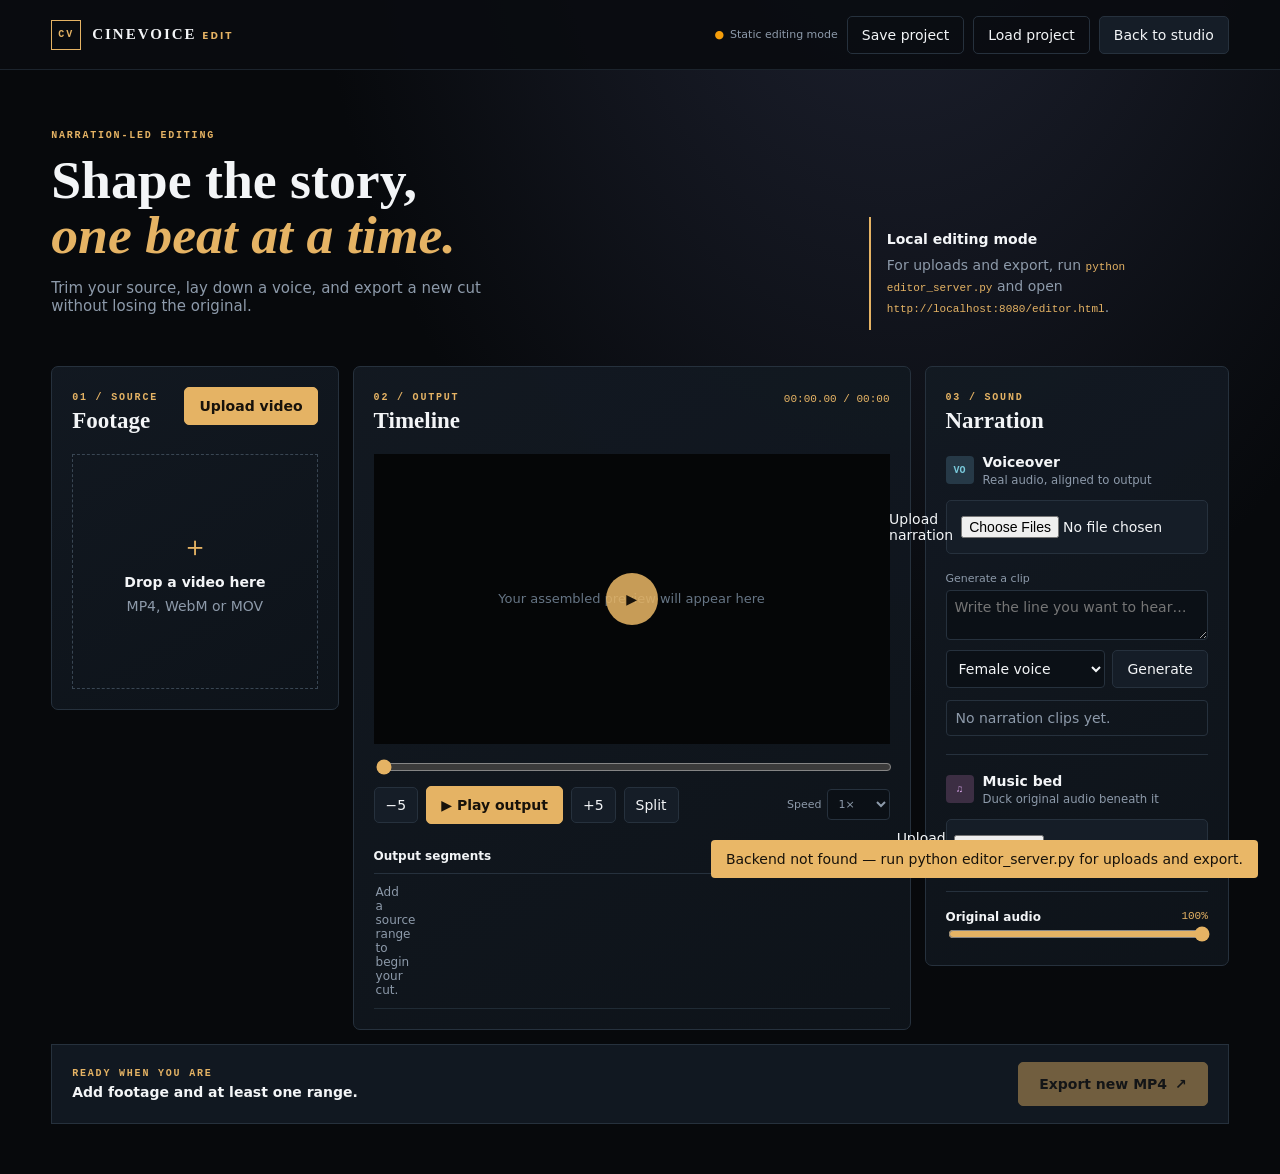
==== editor.html @ 52c08f48 "feat: add narration-led video editor - Add editor.html/css/js: browser UI for trimming source ranges" ====
<!doctype html>
<html lang="en">
<head>
  <meta charset="utf-8"><meta name="viewport" content="width=device-width,initial-scale=1">
  <title>CineVoice — Narration Edit</title>
  <link rel="icon" href="favicon.svg"><link rel="stylesheet" href="editor.css">
</head>
<body>
  <header class="topbar"><a class="brand" href="index.html"><span class="brand-mark">CV</span><span>CINEVOICE <small>EDIT</small></span></a><div class="top-actions"><span id="apiState" class="status-dot">Checking backend…</span><button id="saveProject" class="button quiet">Save project</button><label class="button quiet file-button">Load project<input id="loadProject" type="file" accept="application/json"></label><a href="index.html" class="button">Back to studio</a></div></header>
  <main>
    <section class="hero"><div><p class="eyebrow">NARRATION-LED EDITING</p><h1>Shape the story,<br><em>one beat at a time.</em></h1><p class="lede">Trim your source, lay down a voice, and export a new cut without losing the original.</p></div><div class="server-note" id="serverNote"><strong>Local editing mode</strong><span>For uploads and export, run <code>python editor_server.py</code> and open <code>http://localhost:8080/editor.html</code>.</span></div></section>
    <section class="workspace">
      <aside class="panel source-panel"><div class="panel-head"><div><span class="kicker">01 / SOURCE</span><h2>Footage</h2></div><label class="button primary file-button">Upload video<input id="videoInput" type="file" accept="video/*"></label></div><div id="sourceEmpty" class="empty"><span class="empty-icon">＋</span><strong>Drop a video here</strong><span>MP4, WebM or MOV</span></div><div id="sourceLoaded" class="hidden"><video id="sourceVideo" controls preload="metadata"></video><div class="media-meta"><strong id="sourceName">—</strong><span id="sourceDuration">00:00</span></div><div class="trim-grid"><label>In <input id="trimIn" type="number" min="0" step="0.01" value="0"></label><label>Out <input id="trimOut" type="number" min="0" step="0.01" value="0"></label></div><button id="addSegment" class="button full">Add source range to output</button><p class="hint">Move the playhead, then split the selected range to create two segments.</p></div></aside>
      <section class="panel timeline-panel"><div class="panel-head"><div><span class="kicker">02 / OUTPUT</span><h2>Timeline</h2></div><div class="time-readout"><span id="currentTime">00:00.00</span> / <span id="outputDuration">00:00</span></div></div><div class="preview-wrap"><video id="previewVideo" playsinline preload="metadata"></video><div class="preview-placeholder" id="previewEmpty">Your assembled preview will appear here</div><button class="play-overlay" id="playToggle" aria-label="Play preview">▶</button></div><div class="scrubber"><input id="scrubber" type="range" min="0" max="0" step="0.01" value="0" aria-label="Output playhead"><div id="segmentMarkers" class="markers"></div></div><div class="transport"><button id="backFrame" class="icon-button" title="Back 5 seconds">−5</button><button id="playButton" class="button primary play-button">▶ Play output</button><button id="forwardFrame" class="icon-button" title="Forward 5 seconds">+5</button><button id="splitSegment" class="icon-button" title="Split segment at playhead">Split</button><label class="speed">Speed <select id="speed"><option value="1">1×</option><option value="0.5">0.5×</option><option value="1.5">1.5×</option><option value="2">2×</option></select></label></div><div class="segments-head"><h3>Output segments</h3><span id="segmentCount">No ranges yet</span></div><ol id="segmentList" class="segment-list"><li class="list-empty">Add a source range to begin your cut.</li></ol></section>
      <aside class="panel audio-panel"><div class="panel-head"><div><span class="kicker">03 / SOUND</span><h2>Narration</h2></div></div><div class="audio-block"><div class="block-title"><span class="track-badge voice">VO</span><div><strong>Voiceover</strong><small>Real audio, aligned to output</small></div></div><label class="button full">Upload narration<input id="narrationInput" type="file" accept="audio/*" multiple></label><div class="tts"><label for="ttsText">Generate a clip</label><textarea id="ttsText" rows="2" placeholder="Write the line you want to hear…"></textarea><div class="row"><select id="ttsVoice" aria-label="Voice"><option value="female">Female voice</option><option value="male">Male voice</option></select><button id="generateNarration" class="button">Generate</button></div></div><ul id="narrationList" class="audio-list"><li class="list-empty">No narration clips yet.</li></ul></div><div class="audio-block"><div class="block-title"><span class="track-badge music">♫</span><div><strong>Music bed</strong><small>Duck original audio beneath it</small></div></div><label class="button full">Upload music<input id="musicInput" type="file" accept="audio/*"></label><div id="musicInfo" class="music-info hidden"><strong id="musicName">—</strong><label>Music gain <input id="musicGain" type="range" min="0" max="1" step="0.01" value="0.35"></label></div></div><div class="audio-block original"><label for="originalGain"><strong>Original audio</strong><output id="originalGainValue">100%</output></label><input id="originalGain" type="range" min="0" max="1" step="0.01" value="1"></div></aside>
    </section>
    <section class="export-bar"><div><span class="kicker">READY WHEN YOU ARE</span><strong id="exportSummary">Add footage and at least one range.</strong><p id="exportStatus" role="status"></p></div><button id="exportButton" class="button primary export" disabled>Export new MP4 <span>↗</span></button><a id="downloadLink" class="button download hidden" download>Download completed MP4</a></section>
  </main><div id="toast" class="toast" role="alert"></div><script src="editor.js"></script>
</body></html>
---- editor.css ----
:root{--bg:#07090c;--panel:#111720;--panel2:#161e29;--line:#26313d;--gold:#e5b364;--amber:#f59e0b;--text:#f3f5f7;--muted:#8d9aaa;--red:#ef6b6b;--green:#45d39a;--sans:Inter,ui-sans-serif,system-ui,sans-serif;--serif:Georgia,serif;--mono:ui-monospace,monospace}*{box-sizing:border-box}body{margin:0;background:radial-gradient(ellipse at 70% -20%,#202434 0,transparent 47%),var(--bg);color:var(--text);font:14px var(--sans);min-height:100vh}button,input,select,textarea{font:inherit;color:inherit}button,.button{border:1px solid var(--line);background:#151d27;color:var(--text);border-radius:5px;padding:10px 14px;cursor:pointer;text-decoration:none;display:inline-flex;align-items:center;justify-content:center;gap:8px}.button:hover,button:hover{border-color:var(--gold)}.button.primary{background:var(--gold);border-color:var(--gold);color:#17120b;font-weight:700}.button:disabled{opacity:.45;cursor:not-allowed}.button.quiet{background:transparent}.file-button{position:relative;overflow:hidden}.file-button input{position:absolute;inset:0;opacity:0;cursor:pointer}.topbar{height:70px;border-bottom:1px solid #1c242d;display:flex;align-items:center;justify-content:space-between;padding:0 clamp(18px,4vw,62px);background:#090c10e8}.brand{display:flex;align-items:center;gap:11px;color:var(--text);text-decoration:none;font:700 15px Georgia;letter-spacing:2px}.brand small{color:var(--gold);font:600 9px var(--sans);letter-spacing:2px}.brand-mark{width:30px;height:30px;border:1px solid var(--gold);display:grid;place-items:center;color:var(--gold);font:700 10px var(--mono)}.top-actions{display:flex;align-items:center;gap:9px}.status-dot{color:var(--muted);font-size:11px}.status-dot::before{content:'●';color:var(--amber);margin-right:6px}.status-dot.ok::before{color:var(--green)}main{max-width:1500px;margin:auto;padding:50px clamp(18px,4vw,62px)}.hero{display:flex;justify-content:space-between;align-items:end;gap:30px;margin-bottom:36px}.eyebrow,.kicker{color:var(--gold);font:600 10px var(--mono);letter-spacing:1.8px}.hero h1{font:600 clamp(32px,4.2vw,58px) var(--serif);line-height:1.03;margin:12px 0}.hero h1 em{color:var(--gold);font-style:italic}.lede{color:var(--muted);max-width:460px;font-size:15px}.server-note{max-width:360px;border-left:2px solid var(--gold);padding:12px 16px;display:grid;gap:5px;color:var(--muted);line-height:1.5}.server-note strong{color:var(--text)}code{font:11px var(--mono);color:var(--gold)}.workspace{display:grid;grid-template-columns:minmax(235px, .85fr) minmax(400px,1.65fr) minmax(250px,.9fr);gap:14px;align-items:start}.panel{background:linear-gradient(150deg,#131a23e8,#0e141be8);border:1px solid var(--line);border-radius:7px;padding:20px;min-width:0}.panel-head{display:flex;align-items:start;justify-content:space-between;gap:10px;margin-bottom:20px}.panel h2{font:600 23px var(--serif);margin:5px 0 0}.empty{height:235px;border:1px dashed #394653;display:grid;place-content:center;text-align:center;gap:8px;color:var(--muted)}.empty-icon{font-size:28px;color:var(--gold)}.empty strong{color:var(--text)}.hidden{display:none!important}video{width:100%;background:#050607;display:block}.source-panel video{aspect-ratio:16/10;object-fit:contain}.media-meta{display:flex;justify-content:space-between;margin:11px 0 17px;font-size:12px}.media-meta span,.hint,small,.list-empty{color:var(--muted)}.trim-grid{display:grid;grid-template-columns:1fr 1fr;gap:8px;margin-bottom:12px}.trim-grid label{color:var(--muted);font-size:11px}.trim-grid input,.tts textarea,.tts select,.speed select{background:#0b1016;border:1px solid var(--line);border-radius:4px;padding:8px;width:100%;margin-top:5px}.hint{font-size:11px;line-height:1.5;margin-top:12px}.full{width:100%}.preview-wrap{position:relative;background:#050607;min-height:250px}.preview-wrap video{aspect-ratio:16/9;object-fit:contain}.preview-placeholder{position:absolute;inset:0;display:grid;place-items:center;color:#667585;font-size:13px}.play-overlay{position:absolute;left:50%;top:50%;transform:translate(-50%,-50%);border-radius:50%;width:52px;height:52px;background:#e5b364dd;color:#17120b;border:0}.play-overlay.hidden{display:none}.time-readout{font:11px var(--mono);color:var(--gold);padding-top:6px}.scrubber{position:relative;padding-top:13px}.scrubber input{width:100%;accent-color:var(--gold)}.markers{position:absolute;top:4px;left:0;right:0;height:4px}.marker{position:absolute;height:4px;background:var(--gold);opacity:.8}.transport{display:flex;gap:8px;align-items:center;margin:8px 0 25px}.play-button{min-width:120px}.icon-button{padding:9px 11px}.speed{margin-left:auto;color:var(--muted);font-size:11px;display:flex;align-items:center;gap:5px}.speed select{width:auto;margin:0;padding:7px}.segments-head{display:flex;justify-content:space-between;border-bottom:1px solid var(--line);padding-bottom:10px}.segments-head h3{margin:0;font-size:12px}.segments-head span{color:var(--muted);font-size:11px}.segment-list,.audio-list{list-style:none;padding:0;margin:0}.segment-list li{display:grid;grid-template-columns:27px 1fr auto;align-items:center;gap:8px;border-bottom:1px solid #202b35;padding:11px 2px;font-size:12px}.segment-list .index{color:var(--gold);font:11px var(--mono)}.segment-list button{padding:4px 7px;font-size:11px}.seg-time{color:var(--muted);font:11px var(--mono)}.audio-block{border-bottom:1px solid var(--line);padding:0 0 18px;margin-bottom:18px}.block-title{display:flex;align-items:center;gap:9px;margin-bottom:13px}.block-title div{display:grid;gap:3px}.track-badge{width:28px;height:28px;display:grid;place-items:center;border-radius:4px;font:700 10px var(--mono)}.voice{background:#263947;color:#79c9db}.music{background:#3c2e43;color:#d7a3e8}.tts{margin-top:15px}.tts label{font-size:11px;color:var(--muted)}.tts textarea{resize:vertical}.row{display:flex;gap:7px;margin-top:7px}.row select{margin:0}.audio-list{margin-top:12px}.audio-list li{border:1px solid #26313d;border-radius:4px;padding:9px;margin-top:7px}.clip-row{display:flex;justify-content:space-between;gap:5px}.waveform{display:block;width:100%;height:32px;margin:8px 0;background:#0b1016;border-radius:3px}.clip-controls{display:grid;grid-template-columns:1fr 1fr;gap:6px;margin-top:8px}.clip-controls label,.music-info label{font-size:10px;color:var(--muted)}.clip-controls input,.music-info input{width:100%;accent-color:var(--gold)}.warning{color:var(--red);font-size:10px;margin:7px 0 0}.original{border:0;margin:0;padding:0}.original label{display:flex;justify-content:space-between;font-size:12px}.original output{color:var(--gold);font:11px var(--mono)}.original input{width:100%;accent-color:var(--gold)}.music-info{margin-top:12px;display:grid;gap:8px;font-size:12px}.export-bar{border:1px solid var(--line);background:#111821;margin-top:14px;padding:17px 20px;display:flex;align-items:center;justify-content:space-between;gap:20px}.export-bar strong{display:block;margin-top:5px}.export-bar p{color:var(--muted);font-size:12px;margin:5px 0 0}.export{font-size:14px;padding:13px 20px}.download{background:var(--green);color:#07130f;border-color:var(--green);font-weight:700}.toast{position:fixed;bottom:22px;right:22px;background:#e9b767;color:#17120b;padding:11px 15px;border-radius:4px;transform:translateY(130%);transition:.25s;z-index:5}.toast.show{transform:none}@media(max-width:1050px){.workspace{grid-template-columns:1fr 1.5fr}.audio-panel{grid-column:1/-1;display:grid;grid-template-columns:1fr 1fr 1fr;gap:18px}.audio-block{border:0;margin:0}.original{align-self:end}}@media(max-width:700px){.topbar{height:auto;padding:14px 18px;align-items:start}.top-actions{flex-wrap:wrap;justify-content:end}.top-actions .status-dot{width:100%;text-align:right;order:-1}.top-actions .button{padding:7px 9px;font-size:11px}.hero{display:block;margin-bottom:25px}.server-note{margin-top:20px}.workspace{display:block}.panel{margin-bottom:12px}.audio-panel{display:block}.audio-block{border-bottom:1px solid var(--line);margin-bottom:18px}.export-bar{display:block}.export{width:100%;margin-top:15px}}
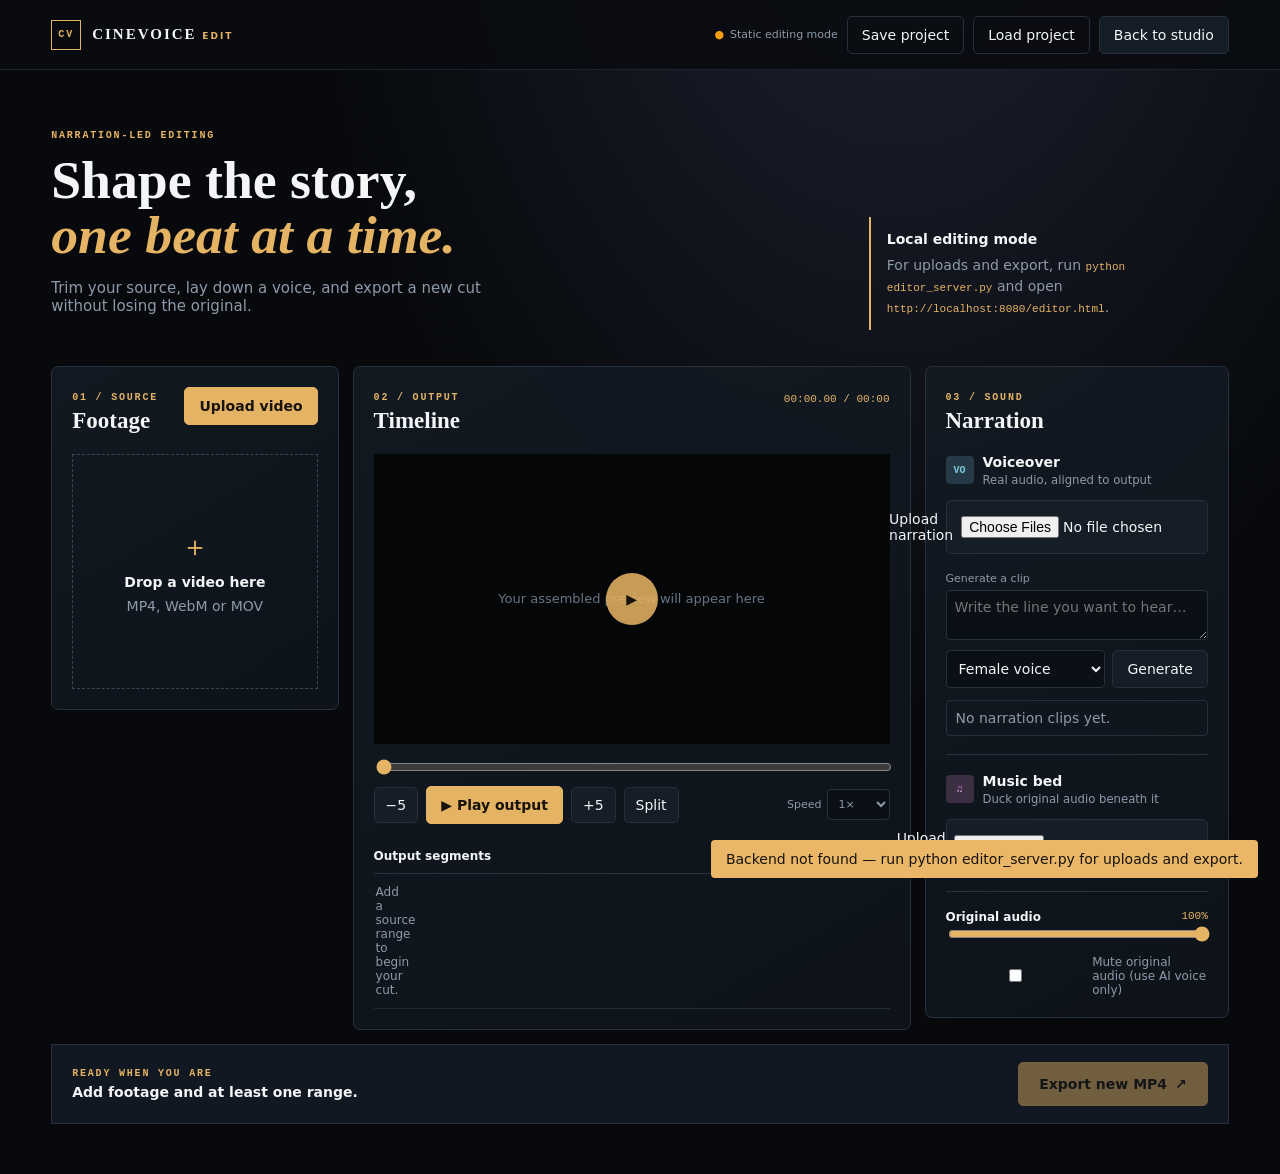
==== commit 0788b9fd: "fix: define standard appearance property and add mute toggle to editor" ====
--- a/editor.html
+++ b/editor.html
@@ -12,7 +12,7 @@
     <section class="workspace">
       <aside class="panel source-panel"><div class="panel-head"><div><span class="kicker">01 / SOURCE</span><h2>Footage</h2></div><label class="button primary file-button">Upload video<input id="videoInput" type="file" accept="video/*"></label></div><div id="sourceEmpty" class="empty"><span class="empty-icon">＋</span><strong>Drop a video here</strong><span>MP4, WebM or MOV</span></div><div id="sourceLoaded" class="hidden"><video id="sourceVideo" controls preload="metadata"></video><div class="media-meta"><strong id="sourceName">—</strong><span id="sourceDuration">00:00</span></div><div class="trim-grid"><label>In <input id="trimIn" type="number" min="0" step="0.01" value="0"></label><label>Out <input id="trimOut" type="number" min="0" step="0.01" value="0"></label></div><button id="addSegment" class="button full">Add source range to output</button><p class="hint">Move the playhead, then split the selected range to create two segments.</p></div></aside>
       <section class="panel timeline-panel"><div class="panel-head"><div><span class="kicker">02 / OUTPUT</span><h2>Timeline</h2></div><div class="time-readout"><span id="currentTime">00:00.00</span> / <span id="outputDuration">00:00</span></div></div><div class="preview-wrap"><video id="previewVideo" playsinline preload="metadata"></video><div class="preview-placeholder" id="previewEmpty">Your assembled preview will appear here</div><button class="play-overlay" id="playToggle" aria-label="Play preview">▶</button></div><div class="scrubber"><input id="scrubber" type="range" min="0" max="0" step="0.01" value="0" aria-label="Output playhead"><div id="segmentMarkers" class="markers"></div></div><div class="transport"><button id="backFrame" class="icon-button" title="Back 5 seconds">−5</button><button id="playButton" class="button primary play-button">▶ Play output</button><button id="forwardFrame" class="icon-button" title="Forward 5 seconds">+5</button><button id="splitSegment" class="icon-button" title="Split segment at playhead">Split</button><label class="speed">Speed <select id="speed"><option value="1">1×</option><option value="0.5">0.5×</option><option value="1.5">1.5×</option><option value="2">2×</option></select></label></div><div class="segments-head"><h3>Output segments</h3><span id="segmentCount">No ranges yet</span></div><ol id="segmentList" class="segment-list"><li class="list-empty">Add a source range to begin your cut.</li></ol></section>
-      <aside class="panel audio-panel"><div class="panel-head"><div><span class="kicker">03 / SOUND</span><h2>Narration</h2></div></div><div class="audio-block"><div class="block-title"><span class="track-badge voice">VO</span><div><strong>Voiceover</strong><small>Real audio, aligned to output</small></div></div><label class="button full">Upload narration<input id="narrationInput" type="file" accept="audio/*" multiple></label><div class="tts"><label for="ttsText">Generate a clip</label><textarea id="ttsText" rows="2" placeholder="Write the line you want to hear…"></textarea><div class="row"><select id="ttsVoice" aria-label="Voice"><option value="female">Female voice</option><option value="male">Male voice</option></select><button id="generateNarration" class="button">Generate</button></div></div><ul id="narrationList" class="audio-list"><li class="list-empty">No narration clips yet.</li></ul></div><div class="audio-block"><div class="block-title"><span class="track-badge music">♫</span><div><strong>Music bed</strong><small>Duck original audio beneath it</small></div></div><label class="button full">Upload music<input id="musicInput" type="file" accept="audio/*"></label><div id="musicInfo" class="music-info hidden"><strong id="musicName">—</strong><label>Music gain <input id="musicGain" type="range" min="0" max="1" step="0.01" value="0.35"></label></div></div><div class="audio-block original"><label for="originalGain"><strong>Original audio</strong><output id="originalGainValue">100%</output></label><input id="originalGain" type="range" min="0" max="1" step="0.01" value="1"></div></aside>
+      <aside class="panel audio-panel"><div class="panel-head"><div><span class="kicker">03 / SOUND</span><h2>Narration</h2></div></div><div class="audio-block"><div class="block-title"><span class="track-badge voice">VO</span><div><strong>Voiceover</strong><small>Real audio, aligned to output</small></div></div><label class="button full">Upload narration<input id="narrationInput" type="file" accept="audio/*" multiple></label><div class="tts"><label for="ttsText">Generate a clip</label><textarea id="ttsText" rows="2" placeholder="Write the line you want to hear…"></textarea><div class="row"><select id="ttsVoice" aria-label="Voice"><option value="female">Female voice</option><option value="male">Male voice</option></select><button id="generateNarration" class="button">Generate</button></div></div><ul id="narrationList" class="audio-list"><li class="list-empty">No narration clips yet.</li></ul></div><div class="audio-block"><div class="block-title"><span class="track-badge music">♫</span><div><strong>Music bed</strong><small>Duck original audio beneath it</small></div></div><label class="button full">Upload music<input id="musicInput" type="file" accept="audio/*"></label><div id="musicInfo" class="music-info hidden"><strong id="musicName">—</strong><label>Music gain <input id="musicGain" type="range" min="0" max="1" step="0.01" value="0.35"></label></div></div><div class="audio-block original"><label for="originalGain"><strong>Original audio</strong><output id="originalGainValue">100%</output></label><input id="originalGain" type="range" min="0" max="1" step="0.01" value="1"><label class="mute-original-label"><input id="muteOriginal" type="checkbox"> Mute original audio (use AI voice only)</label></div></aside>
     </section>
     <section class="export-bar"><div><span class="kicker">READY WHEN YOU ARE</span><strong id="exportSummary">Add footage and at least one range.</strong><p id="exportStatus" role="status"></p></div><button id="exportButton" class="button primary export" disabled>Export new MP4 <span>↗</span></button><a id="downloadLink" class="button download hidden" download>Download completed MP4</a></section>
   </main><div id="toast" class="toast" role="alert"></div><script src="editor.js"></script>
--- a/editor.css
+++ b/editor.css
@@ -1 +1 @@
-:root{--bg:#07090c;--panel:#111720;--panel2:#161e29;--line:#26313d;--gold:#e5b364;--amber:#f59e0b;--text:#f3f5f7;--muted:#8d9aaa;--red:#ef6b6b;--green:#45d39a;--sans:Inter,ui-sans-serif,system-ui,sans-serif;--serif:Georgia,serif;--mono:ui-monospace,monospace}*{box-sizing:border-box}body{margin:0;background:radial-gradient(ellipse at 70% -20%,#202434 0,transparent 47%),var(--bg);color:var(--text);font:14px var(--sans);min-height:100vh}button,input,select,textarea{font:inherit;color:inherit}button,.button{border:1px solid var(--line);background:#151d27;color:var(--text);border-radius:5px;padding:10px 14px;cursor:pointer;text-decoration:none;display:inline-flex;align-items:center;justify-content:center;gap:8px}.button:hover,button:hover{border-color:var(--gold)}.button.primary{background:var(--gold);border-color:var(--gold);color:#17120b;font-weight:700}.button:disabled{opacity:.45;cursor:not-allowed}.button.quiet{background:transparent}.file-button{position:relative;overflow:hidden}.file-button input{position:absolute;inset:0;opacity:0;cursor:pointer}.topbar{height:70px;border-bottom:1px solid #1c242d;display:flex;align-items:center;justify-content:space-between;padding:0 clamp(18px,4vw,62px);background:#090c10e8}.brand{display:flex;align-items:center;gap:11px;color:var(--text);text-decoration:none;font:700 15px Georgia;letter-spacing:2px}.brand small{color:var(--gold);font:600 9px var(--sans);letter-spacing:2px}.brand-mark{width:30px;height:30px;border:1px solid var(--gold);display:grid;place-items:center;color:var(--gold);font:700 10px var(--mono)}.top-actions{display:flex;align-items:center;gap:9px}.status-dot{color:var(--muted);font-size:11px}.status-dot::before{content:'●';color:var(--amber);margin-right:6px}.status-dot.ok::before{color:var(--green)}main{max-width:1500px;margin:auto;padding:50px clamp(18px,4vw,62px)}.hero{display:flex;justify-content:space-between;align-items:end;gap:30px;margin-bottom:36px}.eyebrow,.kicker{color:var(--gold);font:600 10px var(--mono);letter-spacing:1.8px}.hero h1{font:600 clamp(32px,4.2vw,58px) var(--serif);line-height:1.03;margin:12px 0}.hero h1 em{color:var(--gold);font-style:italic}.lede{color:var(--muted);max-width:460px;font-size:15px}.server-note{max-width:360px;border-left:2px solid var(--gold);padding:12px 16px;display:grid;gap:5px;color:var(--muted);line-height:1.5}.server-note strong{color:var(--text)}code{font:11px var(--mono);color:var(--gold)}.workspace{display:grid;grid-template-columns:minmax(235px, .85fr) minmax(400px,1.65fr) minmax(250px,.9fr);gap:14px;align-items:start}.panel{background:linear-gradient(150deg,#131a23e8,#0e141be8);border:1px solid var(--line);border-radius:7px;padding:20px;min-width:0}.panel-head{display:flex;align-items:start;justify-content:space-between;gap:10px;margin-bottom:20px}.panel h2{font:600 23px var(--serif);margin:5px 0 0}.empty{height:235px;border:1px dashed #394653;display:grid;place-content:center;text-align:center;gap:8px;color:var(--muted)}.empty-icon{font-size:28px;color:var(--gold)}.empty strong{color:var(--text)}.hidden{display:none!important}video{width:100%;background:#050607;display:block}.source-panel video{aspect-ratio:16/10;object-fit:contain}.media-meta{display:flex;justify-content:space-between;margin:11px 0 17px;font-size:12px}.media-meta span,.hint,small,.list-empty{color:var(--muted)}.trim-grid{display:grid;grid-template-columns:1fr 1fr;gap:8px;margin-bottom:12px}.trim-grid label{color:var(--muted);font-size:11px}.trim-grid input,.tts textarea,.tts select,.speed select{background:#0b1016;border:1px solid var(--line);border-radius:4px;padding:8px;width:100%;margin-top:5px}.hint{font-size:11px;line-height:1.5;margin-top:12px}.full{width:100%}.preview-wrap{position:relative;background:#050607;min-height:250px}.preview-wrap video{aspect-ratio:16/9;object-fit:contain}.preview-placeholder{position:absolute;inset:0;display:grid;place-items:center;color:#667585;font-size:13px}.play-overlay{position:absolute;left:50%;top:50%;transform:translate(-50%,-50%);border-radius:50%;width:52px;height:52px;background:#e5b364dd;color:#17120b;border:0}.play-overlay.hidden{display:none}.time-readout{font:11px var(--mono);color:var(--gold);padding-top:6px}.scrubber{position:relative;padding-top:13px}.scrubber input{width:100%;accent-color:var(--gold)}.markers{position:absolute;top:4px;left:0;right:0;height:4px}.marker{position:absolute;height:4px;background:var(--gold);opacity:.8}.transport{display:flex;gap:8px;align-items:center;margin:8px 0 25px}.play-button{min-width:120px}.icon-button{padding:9px 11px}.speed{margin-left:auto;color:var(--muted);font-size:11px;display:flex;align-items:center;gap:5px}.speed select{width:auto;margin:0;padding:7px}.segments-head{display:flex;justify-content:space-between;border-bottom:1px solid var(--line);padding-bottom:10px}.segments-head h3{margin:0;font-size:12px}.segments-head span{color:var(--muted);font-size:11px}.segment-list,.audio-list{list-style:none;padding:0;margin:0}.segment-list li{display:grid;grid-template-columns:27px 1fr auto;align-items:center;gap:8px;border-bottom:1px solid #202b35;padding:11px 2px;font-size:12px}.segment-list .index{color:var(--gold);font:11px var(--mono)}.segment-list button{padding:4px 7px;font-size:11px}.seg-time{color:var(--muted);font:11px var(--mono)}.audio-block{border-bottom:1px solid var(--line);padding:0 0 18px;margin-bottom:18px}.block-title{display:flex;align-items:center;gap:9px;margin-bottom:13px}.block-title div{display:grid;gap:3px}.track-badge{width:28px;height:28px;display:grid;place-items:center;border-radius:4px;font:700 10px var(--mono)}.voice{background:#263947;color:#79c9db}.music{background:#3c2e43;color:#d7a3e8}.tts{margin-top:15px}.tts label{font-size:11px;color:var(--muted)}.tts textarea{resize:vertical}.row{display:flex;gap:7px;margin-top:7px}.row select{margin:0}.audio-list{margin-top:12px}.audio-list li{border:1px solid #26313d;border-radius:4px;padding:9px;margin-top:7px}.clip-row{display:flex;justify-content:space-between;gap:5px}.waveform{display:block;width:100%;height:32px;margin:8px 0;background:#0b1016;border-radius:3px}.clip-controls{display:grid;grid-template-columns:1fr 1fr;gap:6px;margin-top:8px}.clip-controls label,.music-info label{font-size:10px;color:var(--muted)}.clip-controls input,.music-info input{width:100%;accent-color:var(--gold)}.warning{color:var(--red);font-size:10px;margin:7px 0 0}.original{border:0;margin:0;padding:0}.original label{display:flex;justify-content:space-between;font-size:12px}.original output{color:var(--gold);font:11px var(--mono)}.original input{width:100%;accent-color:var(--gold)}.music-info{margin-top:12px;display:grid;gap:8px;font-size:12px}.export-bar{border:1px solid var(--line);background:#111821;margin-top:14px;padding:17px 20px;display:flex;align-items:center;justify-content:space-between;gap:20px}.export-bar strong{display:block;margin-top:5px}.export-bar p{color:var(--muted);font-size:12px;margin:5px 0 0}.export{font-size:14px;padding:13px 20px}.download{background:var(--green);color:#07130f;border-color:var(--green);font-weight:700}.toast{position:fixed;bottom:22px;right:22px;background:#e9b767;color:#17120b;padding:11px 15px;border-radius:4px;transform:translateY(130%);transition:.25s;z-index:5}.toast.show{transform:none}@media(max-width:1050px){.workspace{grid-template-columns:1fr 1.5fr}.audio-panel{grid-column:1/-1;display:grid;grid-template-columns:1fr 1fr 1fr;gap:18px}.audio-block{border:0;margin:0}.original{align-self:end}}@media(max-width:700px){.topbar{height:auto;padding:14px 18px;align-items:start}.top-actions{flex-wrap:wrap;justify-content:end}.top-actions .status-dot{width:100%;text-align:right;order:-1}.top-actions .button{padding:7px 9px;font-size:11px}.hero{display:block;margin-bottom:25px}.server-note{margin-top:20px}.workspace{display:block}.panel{margin-bottom:12px}.audio-panel{display:block}.audio-block{border-bottom:1px solid var(--line);margin-bottom:18px}.export-bar{display:block}.export{width:100%;margin-top:15px}}
+:root{--bg:#07090c;--panel:#111720;--panel2:#161e29;--line:#26313d;--gold:#e5b364;--amber:#f59e0b;--text:#f3f5f7;--muted:#8d9aaa;--red:#ef6b6b;--green:#45d39a;--sans:Inter,ui-sans-serif,system-ui,sans-serif;--serif:Georgia,serif;--mono:ui-monospace,monospace}*{box-sizing:border-box}body{margin:0;background:radial-gradient(ellipse at 70% -20%,#202434 0,transparent 47%),var(--bg);color:var(--text);font:14px var(--sans);min-height:100vh}button,input,select,textarea{font:inherit;color:inherit}button,.button{border:1px solid var(--line);background:#151d27;color:var(--text);border-radius:5px;padding:10px 14px;cursor:pointer;text-decoration:none;display:inline-flex;align-items:center;justify-content:center;gap:8px}.button:hover,button:hover{border-color:var(--gold)}.button.primary{background:var(--gold);border-color:var(--gold);color:#17120b;font-weight:700}.button:disabled{opacity:.45;cursor:not-allowed}.button.quiet{background:transparent}.file-button{position:relative;overflow:hidden}.file-button input{position:absolute;inset:0;opacity:0;cursor:pointer}.topbar{height:70px;border-bottom:1px solid #1c242d;display:flex;align-items:center;justify-content:space-between;padding:0 clamp(18px,4vw,62px);background:#090c10e8}.brand{display:flex;align-items:center;gap:11px;color:var(--text);text-decoration:none;font:700 15px Georgia;letter-spacing:2px}.brand small{color:var(--gold);font:600 9px var(--sans);letter-spacing:2px}.brand-mark{width:30px;height:30px;border:1px solid var(--gold);display:grid;place-items:center;color:var(--gold);font:700 10px var(--mono)}.top-actions{display:flex;align-items:center;gap:9px}.status-dot{color:var(--muted);font-size:11px}.status-dot::before{content:'●';color:var(--amber);margin-right:6px}.status-dot.ok::before{color:var(--green)}main{max-width:1500px;margin:auto;padding:50px clamp(18px,4vw,62px)}.hero{display:flex;justify-content:space-between;align-items:end;gap:30px;margin-bottom:36px}.eyebrow,.kicker{color:var(--gold);font:600 10px var(--mono);letter-spacing:1.8px}.hero h1{font:600 clamp(32px,4.2vw,58px) var(--serif);line-height:1.03;margin:12px 0}.hero h1 em{color:var(--gold);font-style:italic}.lede{color:var(--muted);max-width:460px;font-size:15px}.server-note{max-width:360px;border-left:2px solid var(--gold);padding:12px 16px;display:grid;gap:5px;color:var(--muted);line-height:1.5}.server-note strong{color:var(--text)}code{font:11px var(--mono);color:var(--gold)}.workspace{display:grid;grid-template-columns:minmax(235px, .85fr) minmax(400px,1.65fr) minmax(250px,.9fr);gap:14px;align-items:start}.panel{background:linear-gradient(150deg,#131a23e8,#0e141be8);border:1px solid var(--line);border-radius:7px;padding:20px;min-width:0}.panel-head{display:flex;align-items:start;justify-content:space-between;gap:10px;margin-bottom:20px}.panel h2{font:600 23px var(--serif);margin:5px 0 0}.empty{height:235px;border:1px dashed #394653;display:grid;place-content:center;text-align:center;gap:8px;color:var(--muted)}.empty-icon{font-size:28px;color:var(--gold)}.empty strong{color:var(--text)}.hidden{display:none!important}video{width:100%;background:#050607;display:block}.source-panel video{aspect-ratio:16/10;object-fit:contain}.media-meta{display:flex;justify-content:space-between;margin:11px 0 17px;font-size:12px}.media-meta span,.hint,small,.list-empty{color:var(--muted)}.trim-grid{display:grid;grid-template-columns:1fr 1fr;gap:8px;margin-bottom:12px}.trim-grid label{color:var(--muted);font-size:11px}.trim-grid input,.tts textarea,.tts select,.speed select{background:#0b1016;border:1px solid var(--line);border-radius:4px;padding:8px;width:100%;margin-top:5px}.hint{font-size:11px;line-height:1.5;margin-top:12px}.full{width:100%}.preview-wrap{position:relative;background:#050607;min-height:250px}.preview-wrap video{aspect-ratio:16/9;object-fit:contain}.preview-placeholder{position:absolute;inset:0;display:grid;place-items:center;color:#667585;font-size:13px}.play-overlay{position:absolute;left:50%;top:50%;transform:translate(-50%,-50%);border-radius:50%;width:52px;height:52px;background:#e5b364dd;color:#17120b;border:0}.play-overlay.hidden{display:none}.time-readout{font:11px var(--mono);color:var(--gold);padding-top:6px}.scrubber{position:relative;padding-top:13px}.scrubber input{width:100%;accent-color:var(--gold)}.markers{position:absolute;top:4px;left:0;right:0;height:4px}.marker{position:absolute;height:4px;background:var(--gold);opacity:.8}.transport{display:flex;gap:8px;align-items:center;margin:8px 0 25px}.play-button{min-width:120px}.icon-button{padding:9px 11px}.speed{margin-left:auto;color:var(--muted);font-size:11px;display:flex;align-items:center;gap:5px}.speed select{width:auto;margin:0;padding:7px}.segments-head{display:flex;justify-content:space-between;border-bottom:1px solid var(--line);padding-bottom:10px}.segments-head h3{margin:0;font-size:12px}.segments-head span{color:var(--muted);font-size:11px}.segment-list,.audio-list{list-style:none;padding:0;margin:0}.segment-list li{display:grid;grid-template-columns:27px 1fr auto;align-items:center;gap:8px;border-bottom:1px solid #202b35;padding:11px 2px;font-size:12px}.segment-list .index{color:var(--gold);font:11px var(--mono)}.segment-list button{padding:4px 7px;font-size:11px}.seg-time{color:var(--muted);font:11px var(--mono)}.audio-block{border-bottom:1px solid var(--line);padding:0 0 18px;margin-bottom:18px}.block-title{display:flex;align-items:center;gap:9px;margin-bottom:13px}.block-title div{display:grid;gap:3px}.track-badge{width:28px;height:28px;display:grid;place-items:center;border-radius:4px;font:700 10px var(--mono)}.voice{background:#263947;color:#79c9db}.music{background:#3c2e43;color:#d7a3e8}.tts{margin-top:15px}.tts label{font-size:11px;color:var(--muted)}.tts textarea{resize:vertical}.row{display:flex;gap:7px;margin-top:7px}.row select{margin:0}.audio-list{margin-top:12px}.audio-list li{border:1px solid #26313d;border-radius:4px;padding:9px;margin-top:7px}.clip-row{display:flex;justify-content:space-between;gap:5px}.waveform{display:block;width:100%;height:32px;margin:8px 0;background:#0b1016;border-radius:3px}.clip-controls{display:grid;grid-template-columns:1fr 1fr;gap:6px;margin-top:8px}.clip-controls label,.music-info label{font-size:10px;color:var(--muted)}.clip-controls input,.music-info input{width:100%;accent-color:var(--gold)}.warning{color:var(--red);font-size:10px;margin:7px 0 0}.original{border:0;margin:0;padding:0}.original label{display:flex;justify-content:space-between;font-size:12px}.original output{color:var(--gold);font:11px var(--mono)}.original input{width:100%;accent-color:var(--gold)}.mute-original-label{display:flex;align-items:center;gap:8px;margin-top:10px;font-size:12px;color:var(--muted);cursor:pointer}.mute-original-label input[type="checkbox"]{cursor:pointer}.music-info{margin-top:12px;display:grid;gap:8px;font-size:12px}.export-bar{border:1px solid var(--line);background:#111821;margin-top:14px;padding:17px 20px;display:flex;align-items:center;justify-content:space-between;gap:20px}.export-bar strong{display:block;margin-top:5px}.export-bar p{color:var(--muted);font-size:12px;margin:5px 0 0}.export{font-size:14px;padding:13px 20px}.download{background:var(--green);color:#07130f;border-color:var(--green);font-weight:700}.toast{position:fixed;bottom:22px;right:22px;background:#e9b767;color:#17120b;padding:11px 15px;border-radius:4px;transform:translateY(130%);transition:.25s;z-index:5}.toast.show{transform:none}@media(max-width:1050px){.workspace{grid-template-columns:1fr 1.5fr}.audio-panel{grid-column:1/-1;display:grid;grid-template-columns:1fr 1fr 1fr;gap:18px}.audio-block{border:0;margin:0}.original{align-self:end}}@media(max-width:700px){.topbar{height:auto;padding:14px 18px;align-items:start}.top-actions{flex-wrap:wrap;justify-content:end}.top-actions .status-dot{width:100%;text-align:right;order:-1}.top-actions .button{padding:7px 9px;font-size:11px}.hero{display:block;margin-bottom:25px}.server-note{margin-top:20px}.workspace{display:block}.panel{margin-bottom:12px}.audio-panel{display:block}.audio-block{border-bottom:1px solid var(--line);margin-bottom:18px}.export-bar{display:block}.export{width:100%;margin-top:15px}}
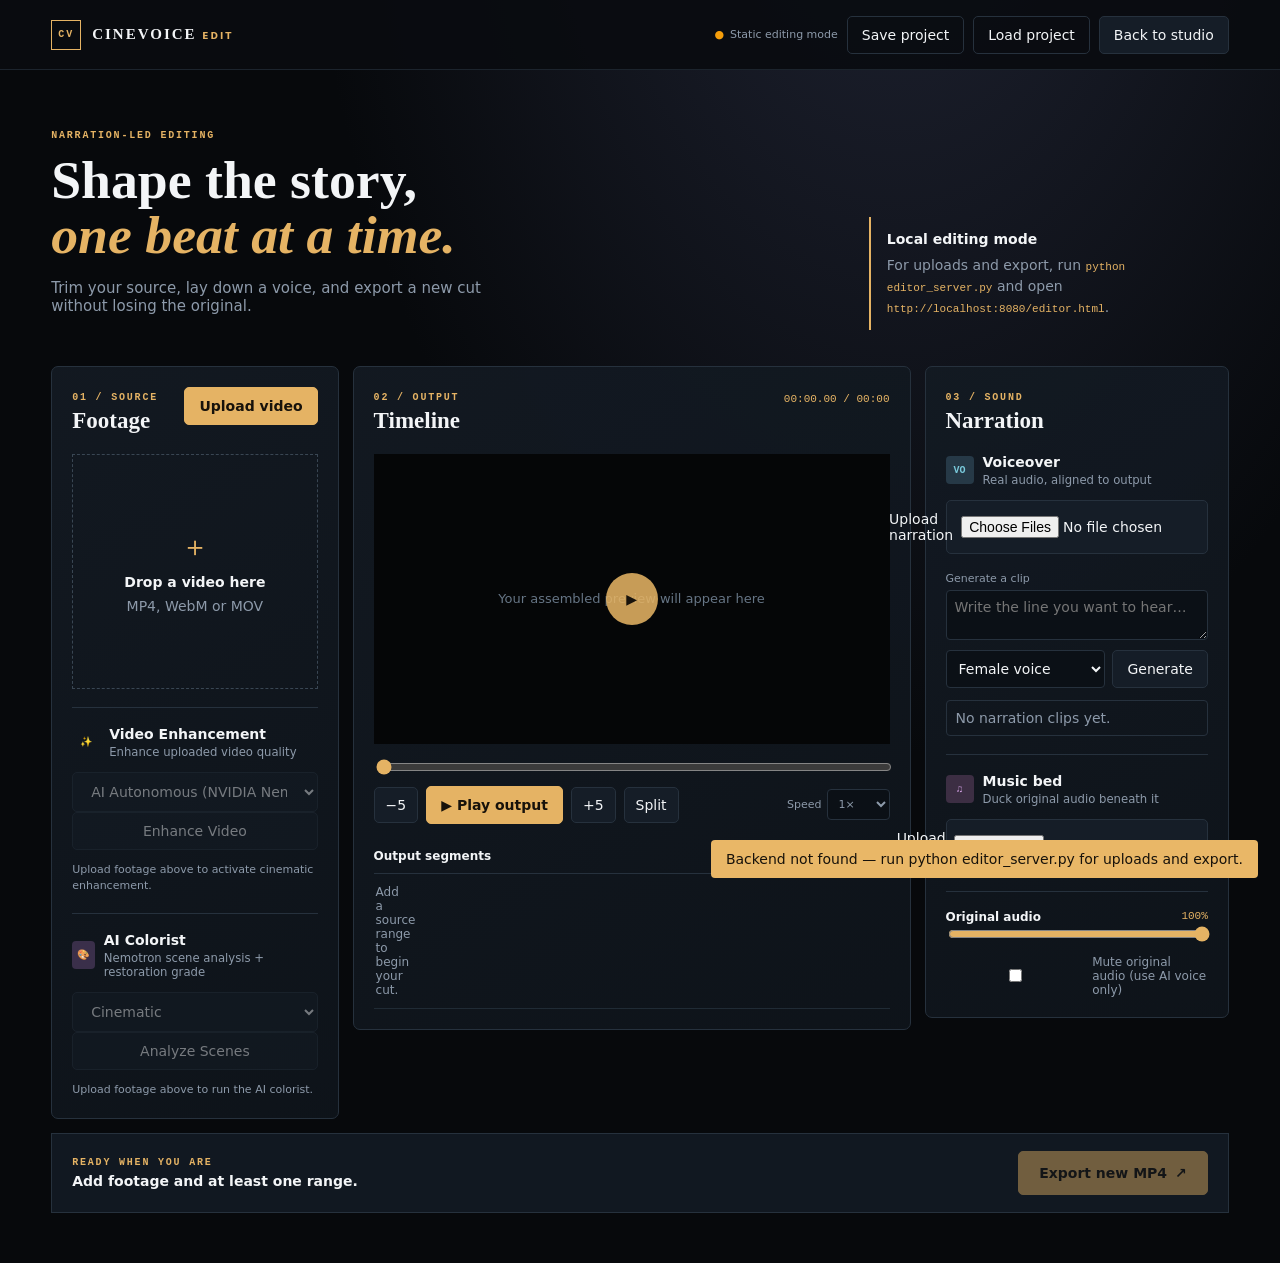
==== commit 3c54a2c0: "feat(colorist): add AI colorist with scene analysis, restoration grade, LUTs and Nemotron review" ====
--- a/editor.html
+++ b/editor.html
@@ -10,7 +10,7 @@
   <main>
     <section class="hero"><div><p class="eyebrow">NARRATION-LED EDITING</p><h1>Shape the story,<br><em>one beat at a time.</em></h1><p class="lede">Trim your source, lay down a voice, and export a new cut without losing the original.</p></div><div class="server-note" id="serverNote"><strong>Local editing mode</strong><span>For uploads and export, run <code>python editor_server.py</code> and open <code>http://localhost:8080/editor.html</code>.</span></div></section>
     <section class="workspace">
-      <aside class="panel source-panel"><div class="panel-head"><div><span class="kicker">01 / SOURCE</span><h2>Footage</h2></div><label class="button primary file-button">Upload video<input id="videoInput" type="file" accept="video/*"></label></div><div id="sourceEmpty" class="empty"><span class="empty-icon">＋</span><strong>Drop a video here</strong><span>MP4, WebM or MOV</span></div><div id="sourceLoaded" class="hidden"><video id="sourceVideo" controls preload="metadata"></video><div class="media-meta"><strong id="sourceName">—</strong><span id="sourceDuration">00:00</span></div><div class="trim-grid"><label>In <input id="trimIn" type="number" min="0" step="0.01" value="0"></label><label>Out <input id="trimOut" type="number" min="0" step="0.01" value="0"></label></div><button id="addSegment" class="button full">Add source range to output</button><p class="hint">Move the playhead, then split the selected range to create two segments.</p></div></aside>
+      <aside class="panel source-panel"><div class="panel-head"><div><span class="kicker">01 / SOURCE</span><h2>Footage</h2></div><label class="button primary file-button">Upload video<input id="videoInput" type="file" accept="video/*"></label></div><div id="sourceEmpty" class="empty"><span class="empty-icon">＋</span><strong>Drop a video here</strong><span>MP4, WebM or MOV</span></div><div id="sourceLoaded" class="hidden"><video id="sourceVideo" controls preload="metadata"></video><div class="media-meta"><strong id="sourceName">—</strong><span id="sourceDuration">00:00</span></div><div class="trim-grid"><label>In <input id="trimIn" type="number" min="0" step="0.01" value="0"></label><label>Out <input id="trimOut" type="number" min="0" step="0.01" value="0"></label></div><button id="addSegment" class="button full">Add source range to output</button><p class="hint">Move the playhead, then split the selected range to create two segments.</p></div><div class="enhance-block"><div class="block-title"><span class="track-badge enhance">✨</span><div><strong>Video Enhancement</strong><small>Enhance uploaded video quality</small></div></div><select id="enhancePreset" class="button full" disabled><option value="nvidia_nemotron_ai">AI Autonomous (NVIDIA Nemotron)</option><option value="modern_cinematic">Modern Cinematic</option><option value="vintage_film">Vintage Film</option><option value="dramatic">Dramatic</option><option value="television_style">Television Style</option><option value="neutral">Neutral</option></select><button id="enhanceVideo" class="button full" disabled>Enhance Video</button><div id="enhanceStatus" class="hint">Upload footage above to activate cinematic enhancement.</div></div><div class="colorist-block"><div class="block-title"><span class="track-badge colorist">🎨</span><div><strong>AI Colorist</strong><small>Nemotron scene analysis + restoration grade</small></div></div><select id="coloristPreset" class="button full" disabled><option value="cinematic">Cinematic</option><option value="natural">Natural Skin</option><option value="documentary">Documentary</option><option value="text_clean">Clean Text / UI</option><option value="vintage">Vintage Print</option><option value="broadcast">Broadcast Safe</option></select><button id="coloristAnalyze" class="button full" disabled>Analyze Scenes</button><div id="coloristStatus" class="hint">Upload footage above to run the AI colorist.</div><div id="coloristReport" class="colorist-report hidden"><div class="colorist-summary"><strong id="coloristHeadline">Scene breakdown</strong><span id="coloristMeta"></span></div><ol id="coloristScenes" class="colorist-scenes"></ol><div class="colorist-plan"><strong>Restoration plan</strong><ul id="coloristPlan"></ul></div><div class="colorist-actions"><button id="coloristApply" class="button primary">Render Graded Master</button><a id="coloristDownload" class="button download hidden" download>Download graded master</a><a id="coloristLut" class="button" download>Download .cube LUT</a><a id="coloristTone" class="button" download>Tone LUT</a><a id="coloristGraph" class="button" download>Filtergraph</a><a id="coloristScript" class="button" download>Python script</a><a id="coloristRecipe" class="button" download>Resolve recipe</a></div></div></div></aside>
       <section class="panel timeline-panel"><div class="panel-head"><div><span class="kicker">02 / OUTPUT</span><h2>Timeline</h2></div><div class="time-readout"><span id="currentTime">00:00.00</span> / <span id="outputDuration">00:00</span></div></div><div class="preview-wrap"><video id="previewVideo" playsinline preload="metadata"></video><div class="preview-placeholder" id="previewEmpty">Your assembled preview will appear here</div><button class="play-overlay" id="playToggle" aria-label="Play preview">▶</button></div><div class="scrubber"><input id="scrubber" type="range" min="0" max="0" step="0.01" value="0" aria-label="Output playhead"><div id="segmentMarkers" class="markers"></div></div><div class="transport"><button id="backFrame" class="icon-button" title="Back 5 seconds">−5</button><button id="playButton" class="button primary play-button">▶ Play output</button><button id="forwardFrame" class="icon-button" title="Forward 5 seconds">+5</button><button id="splitSegment" class="icon-button" title="Split segment at playhead">Split</button><label class="speed">Speed <select id="speed"><option value="1">1×</option><option value="0.5">0.5×</option><option value="1.5">1.5×</option><option value="2">2×</option></select></label></div><div class="segments-head"><h3>Output segments</h3><span id="segmentCount">No ranges yet</span></div><ol id="segmentList" class="segment-list"><li class="list-empty">Add a source range to begin your cut.</li></ol></section>
       <aside class="panel audio-panel"><div class="panel-head"><div><span class="kicker">03 / SOUND</span><h2>Narration</h2></div></div><div class="audio-block"><div class="block-title"><span class="track-badge voice">VO</span><div><strong>Voiceover</strong><small>Real audio, aligned to output</small></div></div><label class="button full">Upload narration<input id="narrationInput" type="file" accept="audio/*" multiple></label><div class="tts"><label for="ttsText">Generate a clip</label><textarea id="ttsText" rows="2" placeholder="Write the line you want to hear…"></textarea><div class="row"><select id="ttsVoice" aria-label="Voice"><option value="female">Female voice</option><option value="male">Male voice</option></select><button id="generateNarration" class="button">Generate</button></div></div><ul id="narrationList" class="audio-list"><li class="list-empty">No narration clips yet.</li></ul></div><div class="audio-block"><div class="block-title"><span class="track-badge music">♫</span><div><strong>Music bed</strong><small>Duck original audio beneath it</small></div></div><label class="button full">Upload music<input id="musicInput" type="file" accept="audio/*"></label><div id="musicInfo" class="music-info hidden"><strong id="musicName">—</strong><label>Music gain <input id="musicGain" type="range" min="0" max="1" step="0.01" value="0.35"></label></div></div><div class="audio-block original"><label for="originalGain"><strong>Original audio</strong><output id="originalGainValue">100%</output></label><input id="originalGain" type="range" min="0" max="1" step="0.01" value="1"><label class="mute-original-label"><input id="muteOriginal" type="checkbox"> Mute original audio (use AI voice only)</label></div></aside>
     </section>
--- a/editor.css
+++ b/editor.css
@@ -1 +1 @@
-:root{--bg:#07090c;--panel:#111720;--panel2:#161e29;--line:#26313d;--gold:#e5b364;--amber:#f59e0b;--text:#f3f5f7;--muted:#8d9aaa;--red:#ef6b6b;--green:#45d39a;--sans:Inter,ui-sans-serif,system-ui,sans-serif;--serif:Georgia,serif;--mono:ui-monospace,monospace}*{box-sizing:border-box}body{margin:0;background:radial-gradient(ellipse at 70% -20%,#202434 0,transparent 47%),var(--bg);color:var(--text);font:14px var(--sans);min-height:100vh}button,input,select,textarea{font:inherit;color:inherit}button,.button{border:1px solid var(--line);background:#151d27;color:var(--text);border-radius:5px;padding:10px 14px;cursor:pointer;text-decoration:none;display:inline-flex;align-items:center;justify-content:center;gap:8px}.button:hover,button:hover{border-color:var(--gold)}.button.primary{background:var(--gold);border-color:var(--gold);color:#17120b;font-weight:700}.button:disabled{opacity:.45;cursor:not-allowed}.button.quiet{background:transparent}.file-button{position:relative;overflow:hidden}.file-button input{position:absolute;inset:0;opacity:0;cursor:pointer}.topbar{height:70px;border-bottom:1px solid #1c242d;display:flex;align-items:center;justify-content:space-between;padding:0 clamp(18px,4vw,62px);background:#090c10e8}.brand{display:flex;align-items:center;gap:11px;color:var(--text);text-decoration:none;font:700 15px Georgia;letter-spacing:2px}.brand small{color:var(--gold);font:600 9px var(--sans);letter-spacing:2px}.brand-mark{width:30px;height:30px;border:1px solid var(--gold);display:grid;place-items:center;color:var(--gold);font:700 10px var(--mono)}.top-actions{display:flex;align-items:center;gap:9px}.status-dot{color:var(--muted);font-size:11px}.status-dot::before{content:'●';color:var(--amber);margin-right:6px}.status-dot.ok::before{color:var(--green)}main{max-width:1500px;margin:auto;padding:50px clamp(18px,4vw,62px)}.hero{display:flex;justify-content:space-between;align-items:end;gap:30px;margin-bottom:36px}.eyebrow,.kicker{color:var(--gold);font:600 10px var(--mono);letter-spacing:1.8px}.hero h1{font:600 clamp(32px,4.2vw,58px) var(--serif);line-height:1.03;margin:12px 0}.hero h1 em{color:var(--gold);font-style:italic}.lede{color:var(--muted);max-width:460px;font-size:15px}.server-note{max-width:360px;border-left:2px solid var(--gold);padding:12px 16px;display:grid;gap:5px;color:var(--muted);line-height:1.5}.server-note strong{color:var(--text)}code{font:11px var(--mono);color:var(--gold)}.workspace{display:grid;grid-template-columns:minmax(235px, .85fr) minmax(400px,1.65fr) minmax(250px,.9fr);gap:14px;align-items:start}.panel{background:linear-gradient(150deg,#131a23e8,#0e141be8);border:1px solid var(--line);border-radius:7px;padding:20px;min-width:0}.panel-head{display:flex;align-items:start;justify-content:space-between;gap:10px;margin-bottom:20px}.panel h2{font:600 23px var(--serif);margin:5px 0 0}.empty{height:235px;border:1px dashed #394653;display:grid;place-content:center;text-align:center;gap:8px;color:var(--muted)}.empty-icon{font-size:28px;color:var(--gold)}.empty strong{color:var(--text)}.hidden{display:none!important}video{width:100%;background:#050607;display:block}.source-panel video{aspect-ratio:16/10;object-fit:contain}.media-meta{display:flex;justify-content:space-between;margin:11px 0 17px;font-size:12px}.media-meta span,.hint,small,.list-empty{color:var(--muted)}.trim-grid{display:grid;grid-template-columns:1fr 1fr;gap:8px;margin-bottom:12px}.trim-grid label{color:var(--muted);font-size:11px}.trim-grid input,.tts textarea,.tts select,.speed select{background:#0b1016;border:1px solid var(--line);border-radius:4px;padding:8px;width:100%;margin-top:5px}.hint{font-size:11px;line-height:1.5;margin-top:12px}.full{width:100%}.preview-wrap{position:relative;background:#050607;min-height:250px}.preview-wrap video{aspect-ratio:16/9;object-fit:contain}.preview-placeholder{position:absolute;inset:0;display:grid;place-items:center;color:#667585;font-size:13px}.play-overlay{position:absolute;left:50%;top:50%;transform:translate(-50%,-50%);border-radius:50%;width:52px;height:52px;background:#e5b364dd;color:#17120b;border:0}.play-overlay.hidden{display:none}.time-readout{font:11px var(--mono);color:var(--gold);padding-top:6px}.scrubber{position:relative;padding-top:13px}.scrubber input{width:100%;accent-color:var(--gold)}.markers{position:absolute;top:4px;left:0;right:0;height:4px}.marker{position:absolute;height:4px;background:var(--gold);opacity:.8}.transport{display:flex;gap:8px;align-items:center;margin:8px 0 25px}.play-button{min-width:120px}.icon-button{padding:9px 11px}.speed{margin-left:auto;color:var(--muted);font-size:11px;display:flex;align-items:center;gap:5px}.speed select{width:auto;margin:0;padding:7px}.segments-head{display:flex;justify-content:space-between;border-bottom:1px solid var(--line);padding-bottom:10px}.segments-head h3{margin:0;font-size:12px}.segments-head span{color:var(--muted);font-size:11px}.segment-list,.audio-list{list-style:none;padding:0;margin:0}.segment-list li{display:grid;grid-template-columns:27px 1fr auto;align-items:center;gap:8px;border-bottom:1px solid #202b35;padding:11px 2px;font-size:12px}.segment-list .index{color:var(--gold);font:11px var(--mono)}.segment-list button{padding:4px 7px;font-size:11px}.seg-time{color:var(--muted);font:11px var(--mono)}.audio-block{border-bottom:1px solid var(--line);padding:0 0 18px;margin-bottom:18px}.block-title{display:flex;align-items:center;gap:9px;margin-bottom:13px}.block-title div{display:grid;gap:3px}.track-badge{width:28px;height:28px;display:grid;place-items:center;border-radius:4px;font:700 10px var(--mono)}.voice{background:#263947;color:#79c9db}.music{background:#3c2e43;color:#d7a3e8}.tts{margin-top:15px}.tts label{font-size:11px;color:var(--muted)}.tts textarea{resize:vertical}.row{display:flex;gap:7px;margin-top:7px}.row select{margin:0}.audio-list{margin-top:12px}.audio-list li{border:1px solid #26313d;border-radius:4px;padding:9px;margin-top:7px}.clip-row{display:flex;justify-content:space-between;gap:5px}.waveform{display:block;width:100%;height:32px;margin:8px 0;background:#0b1016;border-radius:3px}.clip-controls{display:grid;grid-template-columns:1fr 1fr;gap:6px;margin-top:8px}.clip-controls label,.music-info label{font-size:10px;color:var(--muted)}.clip-controls input,.music-info input{width:100%;accent-color:var(--gold)}.warning{color:var(--red);font-size:10px;margin:7px 0 0}.original{border:0;margin:0;padding:0}.original label{display:flex;justify-content:space-between;font-size:12px}.original output{color:var(--gold);font:11px var(--mono)}.original input{width:100%;accent-color:var(--gold)}.mute-original-label{display:flex;align-items:center;gap:8px;margin-top:10px;font-size:12px;color:var(--muted);cursor:pointer}.mute-original-label input[type="checkbox"]{cursor:pointer}.music-info{margin-top:12px;display:grid;gap:8px;font-size:12px}.export-bar{border:1px solid var(--line);background:#111821;margin-top:14px;padding:17px 20px;display:flex;align-items:center;justify-content:space-between;gap:20px}.export-bar strong{display:block;margin-top:5px}.export-bar p{color:var(--muted);font-size:12px;margin:5px 0 0}.export{font-size:14px;padding:13px 20px}.download{background:var(--green);color:#07130f;border-color:var(--green);font-weight:700}.toast{position:fixed;bottom:22px;right:22px;background:#e9b767;color:#17120b;padding:11px 15px;border-radius:4px;transform:translateY(130%);transition:.25s;z-index:5}.toast.show{transform:none}@media(max-width:1050px){.workspace{grid-template-columns:1fr 1.5fr}.audio-panel{grid-column:1/-1;display:grid;grid-template-columns:1fr 1fr 1fr;gap:18px}.audio-block{border:0;margin:0}.original{align-self:end}}@media(max-width:700px){.topbar{height:auto;padding:14px 18px;align-items:start}.top-actions{flex-wrap:wrap;justify-content:end}.top-actions .status-dot{width:100%;text-align:right;order:-1}.top-actions .button{padding:7px 9px;font-size:11px}.hero{display:block;margin-bottom:25px}.server-note{margin-top:20px}.workspace{display:block}.panel{margin-bottom:12px}.audio-panel{display:block}.audio-block{border-bottom:1px solid var(--line);margin-bottom:18px}.export-bar{display:block}.export{width:100%;margin-top:15px}}
+:root{--bg:#07090c;--panel:#111720;--panel2:#161e29;--line:#26313d;--gold:#e5b364;--amber:#f59e0b;--text:#f3f5f7;--muted:#8d9aaa;--red:#ef6b6b;--green:#45d39a;--sans:Inter,ui-sans-serif,system-ui,sans-serif;--serif:Georgia,serif;--mono:ui-monospace,monospace}*{box-sizing:border-box}body{margin:0;background:radial-gradient(ellipse at 70% -20%,#202434 0,transparent 47%),var(--bg);color:var(--text);font:14px var(--sans);min-height:100vh}button,input,select,textarea{font:inherit;color:inherit}button,.button{border:1px solid var(--line);background:#151d27;color:var(--text);border-radius:5px;padding:10px 14px;cursor:pointer;text-decoration:none;display:inline-flex;align-items:center;justify-content:center;gap:8px}.button:hover,button:hover{border-color:var(--gold)}.button.primary{background:var(--gold);border-color:var(--gold);color:#17120b;font-weight:700}.button:disabled{opacity:.45;cursor:not-allowed}.button.quiet{background:transparent}.file-button{position:relative;overflow:hidden}.file-button input{position:absolute;inset:0;opacity:0;cursor:pointer}.topbar{height:70px;border-bottom:1px solid #1c242d;display:flex;align-items:center;justify-content:space-between;padding:0 clamp(18px,4vw,62px);background:#090c10e8}.brand{display:flex;align-items:center;gap:11px;color:var(--text);text-decoration:none;font:700 15px Georgia;letter-spacing:2px}.brand small{color:var(--gold);font:600 9px var(--sans);letter-spacing:2px}.brand-mark{width:30px;height:30px;border:1px solid var(--gold);display:grid;place-items:center;color:var(--gold);font:700 10px var(--mono)}.top-actions{display:flex;align-items:center;gap:9px}.status-dot{color:var(--muted);font-size:11px}.status-dot::before{content:'●';color:var(--amber);margin-right:6px}.status-dot.ok::before{color:var(--green)}main{max-width:1500px;margin:auto;padding:50px clamp(18px,4vw,62px)}.hero{display:flex;justify-content:space-between;align-items:end;gap:30px;margin-bottom:36px}.eyebrow,.kicker{color:var(--gold);font:600 10px var(--mono);letter-spacing:1.8px}.hero h1{font:600 clamp(32px,4.2vw,58px) var(--serif);line-height:1.03;margin:12px 0}.hero h1 em{color:var(--gold);font-style:italic}.lede{color:var(--muted);max-width:460px;font-size:15px}.server-note{max-width:360px;border-left:2px solid var(--gold);padding:12px 16px;display:grid;gap:5px;color:var(--muted);line-height:1.5}.server-note strong{color:var(--text)}code{font:11px var(--mono);color:var(--gold)}.workspace{display:grid;grid-template-columns:minmax(235px, .85fr) minmax(400px,1.65fr) minmax(250px,.9fr);gap:14px;align-items:start}.panel{background:linear-gradient(150deg,#131a23e8,#0e141be8);border:1px solid var(--line);border-radius:7px;padding:20px;min-width:0}.panel-head{display:flex;align-items:start;justify-content:space-between;gap:10px;margin-bottom:20px}.panel h2{font:600 23px var(--serif);margin:5px 0 0}.empty{height:235px;border:1px dashed #394653;display:grid;place-content:center;text-align:center;gap:8px;color:var(--muted)}.empty-icon{font-size:28px;color:var(--gold)}.empty strong{color:var(--text)}.hidden{display:none!important}video{width:100%;background:#050607;display:block}.source-panel video{aspect-ratio:16/10;object-fit:contain}.media-meta{display:flex;justify-content:space-between;margin:11px 0 17px;font-size:12px}.media-meta span,.hint,small,.list-empty{color:var(--muted)}.trim-grid{display:grid;grid-template-columns:1fr 1fr;gap:8px;margin-bottom:12px}.trim-grid label{color:var(--muted);font-size:11px}.trim-grid input,.tts textarea,.tts select,.speed select{background:#0b1016;border:1px solid var(--line);border-radius:4px;padding:8px;width:100%;margin-top:5px}.hint{font-size:11px;line-height:1.5;margin-top:12px}.full{width:100%}.preview-wrap{position:relative;background:#050607;min-height:250px}.preview-wrap video{aspect-ratio:16/9;object-fit:contain}.preview-placeholder{position:absolute;inset:0;display:grid;place-items:center;color:#667585;font-size:13px}.play-overlay{position:absolute;left:50%;top:50%;transform:translate(-50%,-50%);border-radius:50%;width:52px;height:52px;background:#e5b364dd;color:#17120b;border:0}.play-overlay.hidden{display:none}.time-readout{font:11px var(--mono);color:var(--gold);padding-top:6px}.scrubber{position:relative;padding-top:13px}.scrubber input{width:100%;accent-color:var(--gold)}.markers{position:absolute;top:4px;left:0;right:0;height:4px}.marker{position:absolute;height:4px;background:var(--gold);opacity:.8}.transport{display:flex;gap:8px;align-items:center;margin:8px 0 25px}.play-button{min-width:120px}.icon-button{padding:9px 11px}.speed{margin-left:auto;color:var(--muted);font-size:11px;display:flex;align-items:center;gap:5px}.speed select{width:auto;margin:0;padding:7px}.segments-head{display:flex;justify-content:space-between;border-bottom:1px solid var(--line);padding-bottom:10px}.segments-head h3{margin:0;font-size:12px}.segments-head span{color:var(--muted);font-size:11px}.segment-list,.audio-list{list-style:none;padding:0;margin:0}.segment-list li{display:grid;grid-template-columns:27px 1fr auto;align-items:center;gap:8px;border-bottom:1px solid #202b35;padding:11px 2px;font-size:12px}.segment-list .index{color:var(--gold);font:11px var(--mono)}.segment-list button{padding:4px 7px;font-size:11px}.seg-time{color:var(--muted);font:11px var(--mono)}.audio-block{border-bottom:1px solid var(--line);padding:0 0 18px;margin-bottom:18px}.enhance-block{border-top:1px solid var(--line);padding:18px 0 0;margin-top:18px}.colorist-block{border-top:1px solid var(--line);padding:18px 0 0;margin-top:18px}.track-badge.colorist{background:#3a2f4a;color:#d7a3e8}.colorist-report{margin-top:14px;border:1px solid #26313d;border-radius:5px;padding:11px}.colorist-summary{display:flex;justify-content:space-between;align-items:baseline;gap:8px;font-size:12px}.colorist-summary span{color:var(--muted);font-size:10px;text-align:right}.colorist-scenes{list-style:none;margin:11px 0 0;padding:0;max-height:260px;overflow:auto}.colorist-scenes li{border-top:1px solid #202b35;padding:9px 0}.colorist-scenes li:first-child{border-top:0}.scene-head{display:flex;justify-content:space-between;align-items:center;gap:8px}.scene-time{font:11px var(--mono);color:var(--gold)}.scene-sev{font:9px var(--mono);text-transform:uppercase;letter-spacing:.08em;padding:2px 6px;border-radius:3px;border:1px solid #2c3a47;color:var(--muted)}.scene-sev.high{color:#ff9a8b;border-color:#5c3230}.scene-sev.medium{color:#e5b364;border-color:#54431f}.scene-sev.low{color:#79c9db;border-color:#26454f}.scene-chips{display:flex;flex-wrap:wrap;gap:4px;margin:7px 0 5px}.chip{font-size:10px;color:var(--muted);border:1px solid #26313d;border-radius:3px;padding:2px 6px}.scene-grade{font:10px var(--mono);color:#6f7d8a}.colorist-plan{margin-top:13px;border-top:1px solid var(--line);padding-top:11px}.colorist-plan strong{font-size:11px}.colorist-plan ul{list-style:none;margin:8px 0 0;padding:0;font-size:11px;color:var(--muted)}.colorist-plan li{padding:3px 0;border-bottom:1px solid #1b232b}.colorist-actions{display:flex;flex-wrap:wrap;gap:6px;margin-top:13px}.colorist-actions .button{flex:1 1 auto;text-align:center;font-size:11px;padding:8px 9px;text-decoration:none}.block-title{display:flex;align-items:center;gap:9px;margin-bottom:13px}.block-title div{display:grid;gap:3px}.track-badge{width:28px;height:28px;display:grid;place-items:center;border-radius:4px;font:700 10px var(--mono)}.voice{background:#263947;color:#79c9db}.music{background:#3c2e43;color:#d7a3e8}.tts{margin-top:15px}.tts label{font-size:11px;color:var(--muted)}.tts textarea{resize:vertical}.row{display:flex;gap:7px;margin-top:7px}.row select{margin:0}.audio-list{margin-top:12px}.audio-list li{border:1px solid #26313d;border-radius:4px;padding:9px;margin-top:7px}.clip-row{display:flex;justify-content:space-between;gap:5px}.waveform{display:block;width:100%;height:32px;margin:8px 0;background:#0b1016;border-radius:3px}.clip-controls{display:grid;grid-template-columns:1fr 1fr;gap:6px;margin-top:8px}.clip-controls label,.music-info label{font-size:10px;color:var(--muted)}.clip-controls input,.music-info input{width:100%;accent-color:var(--gold)}.warning{color:var(--red);font-size:10px;margin:7px 0 0}.original{border:0;margin:0;padding:0}.original label{display:flex;justify-content:space-between;font-size:12px}.original output{color:var(--gold);font:11px var(--mono)}.original input{width:100%;accent-color:var(--gold)}.mute-original-label{display:flex;align-items:center;gap:8px;margin-top:10px;font-size:12px;color:var(--muted);cursor:pointer}.mute-original-label input[type="checkbox"]{cursor:pointer}.music-info{margin-top:12px;display:grid;gap:8px;font-size:12px}.export-bar{border:1px solid var(--line);background:#111821;margin-top:14px;padding:17px 20px;display:flex;align-items:center;justify-content:space-between;gap:20px}.export-bar strong{display:block;margin-top:5px}.export-bar p{color:var(--muted);font-size:12px;margin:5px 0 0}.export{font-size:14px;padding:13px 20px}.download{background:var(--green);color:#07130f;border-color:var(--green);font-weight:700}.toast{position:fixed;bottom:22px;right:22px;background:#e9b767;color:#17120b;padding:11px 15px;border-radius:4px;transform:translateY(130%);transition:.25s;z-index:5}.toast.show{transform:none}@media(max-width:1050px){.workspace{grid-template-columns:1fr 1.5fr}.audio-panel{grid-column:1/-1;display:grid;grid-template-columns:1fr 1fr 1fr;gap:18px}.audio-block{border:0;margin:0}.original{align-self:end}}@media(max-width:700px){.topbar{height:auto;padding:14px 18px;align-items:start}.top-actions{flex-wrap:wrap;justify-content:end}.top-actions .status-dot{width:100%;text-align:right;order:-1}.top-actions .button{padding:7px 9px;font-size:11px}.hero{display:block;margin-bottom:25px}.server-note{margin-top:20px}.workspace{display:block}.panel{margin-bottom:12px}.audio-panel{display:block}.audio-block{border-bottom:1px solid var(--line);margin-bottom:18px}.export-bar{display:block}.export{width:100%;margin-top:15px}}
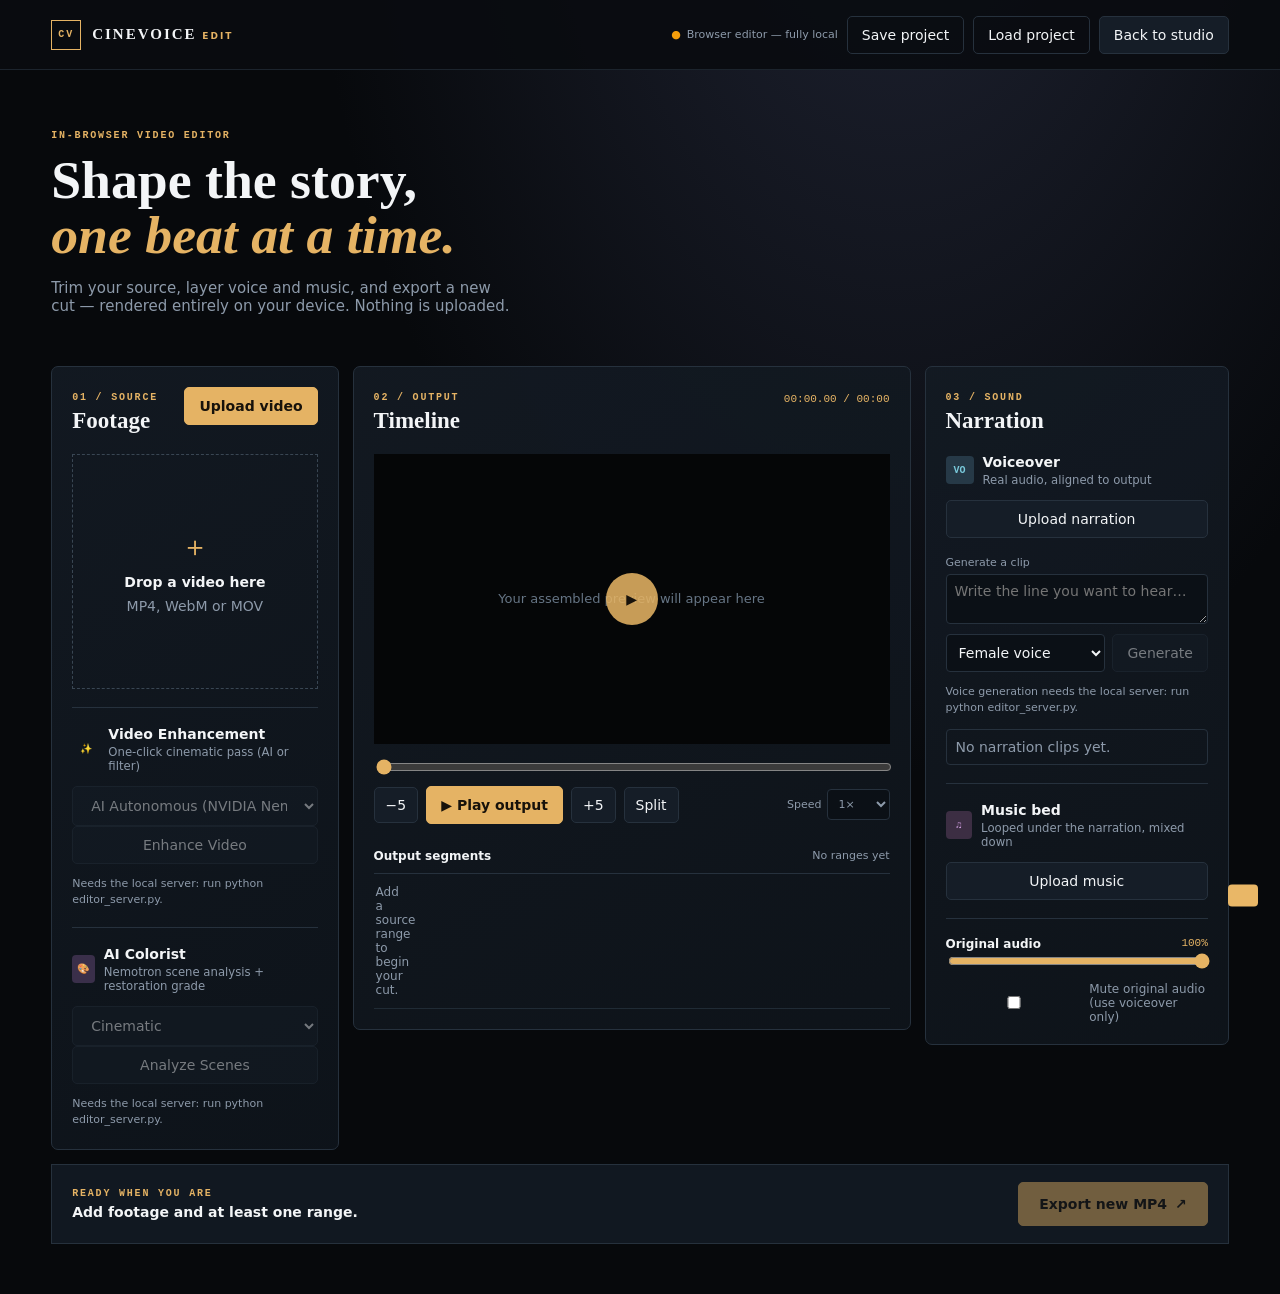
==== commit 5d6aadb6: "feat(editor): fully client-side video editor deployed to Vercel" ====
--- a/editor.html
+++ b/editor.html
@@ -1,19 +1,190 @@
 <!doctype html>
 <html lang="en">
 <head>
-  <meta charset="utf-8"><meta name="viewport" content="width=device-width,initial-scale=1">
-  <title>CineVoice — Narration Edit</title>
-  <link rel="icon" href="favicon.svg"><link rel="stylesheet" href="editor.css">
+  <meta charset="utf-8">
+  <meta name="viewport" content="width=device-width,initial-scale=1">
+  <title>CineVoice Edit — In-browser video editor</title>
+  <meta name="description" content="Trim, split and reorder footage, layer narration and a music bed with ducking, and export a new MP4 — entirely in your browser. Nothing is uploaded.">
+  <link rel="icon" href="favicon.svg">
+  <link rel="stylesheet" href="editor.css">
 </head>
 <body>
-  <header class="topbar"><a class="brand" href="index.html"><span class="brand-mark">CV</span><span>CINEVOICE <small>EDIT</small></span></a><div class="top-actions"><span id="apiState" class="status-dot">Checking backend…</span><button id="saveProject" class="button quiet">Save project</button><label class="button quiet file-button">Load project<input id="loadProject" type="file" accept="application/json"></label><a href="index.html" class="button">Back to studio</a></div></header>
+  <header class="topbar">
+    <a class="brand" href="index.html"><span class="brand-mark">CV</span><span>CINEVOICE <small>EDIT</small></span></a>
+    <div class="top-actions">
+      <span id="apiState" class="status-dot">Browser editor</span>
+      <button id="saveProject" class="button quiet">Save project</button>
+      <label class="button quiet file-button">Load project<input id="loadProject" type="file" accept="application/json"></label>
+      <a href="index.html" class="button">Back to studio</a>
+    </div>
+  </header>
+
   <main>
-    <section class="hero"><div><p class="eyebrow">NARRATION-LED EDITING</p><h1>Shape the story,<br><em>one beat at a time.</em></h1><p class="lede">Trim your source, lay down a voice, and export a new cut without losing the original.</p></div><div class="server-note" id="serverNote"><strong>Local editing mode</strong><span>For uploads and export, run <code>python editor_server.py</code> and open <code>http://localhost:8080/editor.html</code>.</span></div></section>
+    <section class="hero">
+      <div>
+        <p class="eyebrow">IN-BROWSER VIDEO EDITOR</p>
+        <h1>Shape the story,<br><em>one beat at a time.</em></h1>
+        <p class="lede">Trim your source, layer voice and music, and export a new cut — rendered entirely on your device. Nothing is uploaded.</p>
+      </div>
+    </section>
+
     <section class="workspace">
-      <aside class="panel source-panel"><div class="panel-head"><div><span class="kicker">01 / SOURCE</span><h2>Footage</h2></div><label class="button primary file-button">Upload video<input id="videoInput" type="file" accept="video/*"></label></div><div id="sourceEmpty" class="empty"><span class="empty-icon">＋</span><strong>Drop a video here</strong><span>MP4, WebM or MOV</span></div><div id="sourceLoaded" class="hidden"><video id="sourceVideo" controls preload="metadata"></video><div class="media-meta"><strong id="sourceName">—</strong><span id="sourceDuration">00:00</span></div><div class="trim-grid"><label>In <input id="trimIn" type="number" min="0" step="0.01" value="0"></label><label>Out <input id="trimOut" type="number" min="0" step="0.01" value="0"></label></div><button id="addSegment" class="button full">Add source range to output</button><p class="hint">Move the playhead, then split the selected range to create two segments.</p></div><div class="enhance-block"><div class="block-title"><span class="track-badge enhance">✨</span><div><strong>Video Enhancement</strong><small>Enhance uploaded video quality</small></div></div><select id="enhancePreset" class="button full" disabled><option value="nvidia_nemotron_ai">AI Autonomous (NVIDIA Nemotron)</option><option value="modern_cinematic">Modern Cinematic</option><option value="vintage_film">Vintage Film</option><option value="dramatic">Dramatic</option><option value="television_style">Television Style</option><option value="neutral">Neutral</option></select><button id="enhanceVideo" class="button full" disabled>Enhance Video</button><div id="enhanceStatus" class="hint">Upload footage above to activate cinematic enhancement.</div></div><div class="colorist-block"><div class="block-title"><span class="track-badge colorist">🎨</span><div><strong>AI Colorist</strong><small>Nemotron scene analysis + restoration grade</small></div></div><select id="coloristPreset" class="button full" disabled><option value="cinematic">Cinematic</option><option value="natural">Natural Skin</option><option value="documentary">Documentary</option><option value="text_clean">Clean Text / UI</option><option value="vintage">Vintage Print</option><option value="broadcast">Broadcast Safe</option></select><button id="coloristAnalyze" class="button full" disabled>Analyze Scenes</button><div id="coloristStatus" class="hint">Upload footage above to run the AI colorist.</div><div id="coloristReport" class="colorist-report hidden"><div class="colorist-summary"><strong id="coloristHeadline">Scene breakdown</strong><span id="coloristMeta"></span></div><ol id="coloristScenes" class="colorist-scenes"></ol><div class="colorist-plan"><strong>Restoration plan</strong><ul id="coloristPlan"></ul></div><div class="colorist-actions"><button id="coloristApply" class="button primary">Render Graded Master</button><a id="coloristDownload" class="button download hidden" download>Download graded master</a><a id="coloristLut" class="button" download>Download .cube LUT</a><a id="coloristTone" class="button" download>Tone LUT</a><a id="coloristGraph" class="button" download>Filtergraph</a><a id="coloristScript" class="button" download>Python script</a><a id="coloristRecipe" class="button" download>Resolve recipe</a></div></div></div></aside>
-      <section class="panel timeline-panel"><div class="panel-head"><div><span class="kicker">02 / OUTPUT</span><h2>Timeline</h2></div><div class="time-readout"><span id="currentTime">00:00.00</span> / <span id="outputDuration">00:00</span></div></div><div class="preview-wrap"><video id="previewVideo" playsinline preload="metadata"></video><div class="preview-placeholder" id="previewEmpty">Your assembled preview will appear here</div><button class="play-overlay" id="playToggle" aria-label="Play preview">▶</button></div><div class="scrubber"><input id="scrubber" type="range" min="0" max="0" step="0.01" value="0" aria-label="Output playhead"><div id="segmentMarkers" class="markers"></div></div><div class="transport"><button id="backFrame" class="icon-button" title="Back 5 seconds">−5</button><button id="playButton" class="button primary play-button">▶ Play output</button><button id="forwardFrame" class="icon-button" title="Forward 5 seconds">+5</button><button id="splitSegment" class="icon-button" title="Split segment at playhead">Split</button><label class="speed">Speed <select id="speed"><option value="1">1×</option><option value="0.5">0.5×</option><option value="1.5">1.5×</option><option value="2">2×</option></select></label></div><div class="segments-head"><h3>Output segments</h3><span id="segmentCount">No ranges yet</span></div><ol id="segmentList" class="segment-list"><li class="list-empty">Add a source range to begin your cut.</li></ol></section>
-      <aside class="panel audio-panel"><div class="panel-head"><div><span class="kicker">03 / SOUND</span><h2>Narration</h2></div></div><div class="audio-block"><div class="block-title"><span class="track-badge voice">VO</span><div><strong>Voiceover</strong><small>Real audio, aligned to output</small></div></div><label class="button full">Upload narration<input id="narrationInput" type="file" accept="audio/*" multiple></label><div class="tts"><label for="ttsText">Generate a clip</label><textarea id="ttsText" rows="2" placeholder="Write the line you want to hear…"></textarea><div class="row"><select id="ttsVoice" aria-label="Voice"><option value="female">Female voice</option><option value="male">Male voice</option></select><button id="generateNarration" class="button">Generate</button></div></div><ul id="narrationList" class="audio-list"><li class="list-empty">No narration clips yet.</li></ul></div><div class="audio-block"><div class="block-title"><span class="track-badge music">♫</span><div><strong>Music bed</strong><small>Duck original audio beneath it</small></div></div><label class="button full">Upload music<input id="musicInput" type="file" accept="audio/*"></label><div id="musicInfo" class="music-info hidden"><strong id="musicName">—</strong><label>Music gain <input id="musicGain" type="range" min="0" max="1" step="0.01" value="0.35"></label></div></div><div class="audio-block original"><label for="originalGain"><strong>Original audio</strong><output id="originalGainValue">100%</output></label><input id="originalGain" type="range" min="0" max="1" step="0.01" value="1"><label class="mute-original-label"><input id="muteOriginal" type="checkbox"> Mute original audio (use AI voice only)</label></div></aside>
+      <!-- 01 / SOURCE -->
+      <aside class="panel source-panel">
+        <div class="panel-head">
+          <div><span class="kicker">01 / SOURCE</span><h2>Footage</h2></div>
+          <label class="button primary file-button">Upload video<input id="videoInput" type="file" accept="video/*,.mp4,.webm,.mov"></label>
+        </div>
+
+        <div id="sourceEmpty" class="empty">
+          <span class="empty-icon">＋</span>
+          <strong>Drop a video here</strong>
+          <span>MP4, WebM or MOV</span>
+        </div>
+
+        <div id="sourceLoaded" class="hidden">
+          <video id="sourceVideo" controls preload="metadata"></video>
+          <div class="media-meta"><strong id="sourceName">—</strong><span id="sourceDuration">00:00</span></div>
+          <div class="trim-grid">
+            <label>In <input id="trimIn" type="number" min="0" step="0.01" value="0"></label>
+            <label>Out <input id="trimOut" type="number" min="0" step="0.01" value="0"></label>
+          </div>
+          <button id="addSegment" class="button full">Add source range to output</button>
+          <p class="hint">Tip: click the source preview to set the in point to the playhead. Use Split on the timeline to cut a segment at the playhead.</p>
+        </div>
+
+        <div class="enhance-block needs-server" id="enhanceBlock">
+          <div class="block-title"><span class="track-badge enhance">✨</span><div><strong>Video Enhancement</strong><small>One-click cinematic pass (AI or filter)</small></div></div>
+          <select id="enhancePreset" class="button full" disabled>
+            <option value="nvidia_nemotron_ai">AI Autonomous (NVIDIA Nemotron)</option>
+            <option value="modern_cinematic">Modern Cinematic</option>
+            <option value="vintage_film">Vintage Film</option>
+            <option value="dramatic">Dramatic</option>
+            <option value="television_style">Television Style</option>
+            <option value="neutral">Neutral</option>
+          </select>
+          <button id="enhanceVideo" class="button full" disabled>Enhance Video</button>
+          <div id="enhanceStatus" class="hint">Needs the local server: run <code>python editor_server.py</code>.</div>
+        </div>
+
+        <div class="colorist-block needs-server" id="coloristBlock">
+          <div class="block-title"><span class="track-badge colorist">🎨</span><div><strong>AI Colorist</strong><small>Nemotron scene analysis + restoration grade</small></div></div>
+          <select id="coloristPreset" class="button full" disabled>
+            <option value="cinematic">Cinematic</option>
+            <option value="natural">Natural Skin</option>
+            <option value="documentary">Documentary</option>
+            <option value="text_clean">Clean Text / UI</option>
+            <option value="vintage">Vintage Print</option>
+            <option value="broadcast">Broadcast Safe</option>
+          </select>
+          <button id="coloristAnalyze" class="button full" disabled>Analyze Scenes</button>
+          <div id="coloristStatus" class="hint">Needs the local server: run <code>python editor_server.py</code>.</div>
+          <div id="coloristReport" class="colorist-report hidden">
+            <div class="colorist-summary"><strong id="coloristHeadline">Scene breakdown</strong><span id="coloristMeta"></span></div>
+            <ol id="coloristScenes" class="colorist-scenes"></ol>
+            <div class="colorist-plan"><strong>Restoration plan</strong><ul id="coloristPlan"></ul></div>
+            <div class="colorist-actions">
+              <button id="coloristApply" class="button primary">Render Graded Master</button>
+              <a id="coloristDownload" class="button download hidden" download>Download graded master</a>
+              <a id="coloristLut" class="button" download>Download .cube LUT</a>
+              <a id="coloristTone" class="button" download>Tone LUT</a>
+              <a id="coloristGraph" class="button" download>Filtergraph</a>
+              <a id="coloristScript" class="button" download>Python script</a>
+              <a id="coloristRecipe" class="button" download>Resolve recipe</a>
+            </div>
+          </div>
+        </div>
+      </aside>
+
+      <!-- 02 / OUTPUT -->
+      <section class="panel timeline-panel">
+        <div class="panel-head">
+          <div><span class="kicker">02 / OUTPUT</span><h2>Timeline</h2></div>
+          <div class="time-readout"><span id="currentTime">00:00.00</span> / <span id="outputDuration">00:00</span></div>
+        </div>
+
+        <div class="preview-wrap">
+          <video id="previewVideo" playsinline preload="metadata"></video>
+          <div class="preview-placeholder" id="previewEmpty">Your assembled preview will appear here</div>
+          <button class="play-overlay" id="playToggle" aria-label="Play preview">▶</button>
+        </div>
+
+        <div class="scrubber">
+          <input id="scrubber" type="range" min="0" max="0" step="0.01" value="0" aria-label="Output playhead">
+          <div id="segmentMarkers" class="markers"></div>
+        </div>
+
+        <div class="transport">
+          <button id="backFrame" class="icon-button" title="Back 5 seconds">−5</button>
+          <button id="playButton" class="button primary play-button">▶ Play output</button>
+          <button id="forwardFrame" class="icon-button" title="Forward 5 seconds">+5</button>
+          <button id="splitSegment" class="icon-button" title="Split segment at playhead">Split</button>
+          <label class="speed">Speed
+            <select id="speed">
+              <option value="1">1×</option>
+              <option value="0.5">0.5×</option>
+              <option value="1.5">1.5×</option>
+              <option value="2">2×</option>
+            </select>
+          </label>
+        </div>
+
+        <div class="segments-head"><h3>Output segments</h3><span id="segmentCount">No ranges yet</span></div>
+        <ol id="segmentList" class="segment-list"><li class="list-empty">Add a source range to begin your cut.</li></ol>
+      </section>
+
+      <!-- 03 / SOUND -->
+      <aside class="panel audio-panel">
+        <div class="panel-head"><div><span class="kicker">03 / SOUND</span><h2>Narration</h2></div></div>
+
+        <div class="audio-block">
+          <div class="block-title"><span class="track-badge voice">VO</span><div><strong>Voiceover</strong><small>Real audio, aligned to output</small></div></div>
+          <label class="button full file-button">Upload narration<input id="narrationInput" type="file" accept="audio/*" multiple></label>
+          <div class="tts needs-server" id="ttsBlock">
+            <label for="ttsText">Generate a clip</label>
+            <textarea id="ttsText" rows="2" placeholder="Write the line you want to hear…"></textarea>
+            <div class="row">
+              <select id="ttsVoice" aria-label="Voice"><option value="female">Female voice</option><option value="male">Male voice</option></select>
+              <button id="generateNarration" class="button" disabled>Generate</button>
+            </div>
+            <p class="hint" id="ttsHint">Voice generation needs the local server: run <code>python editor_server.py</code>.</p>
+          </div>
+          <ul id="narrationList" class="audio-list"><li class="list-empty">No narration clips yet.</li></ul>
+        </div>
+
+        <div class="audio-block">
+          <div class="block-title"><span class="track-badge music">♫</span><div><strong>Music bed</strong><small>Looped under the narration, mixed down</small></div></div>
+          <label class="button full file-button">Upload music<input id="musicInput" type="file" accept="audio/*"></label>
+          <div id="musicInfo" class="music-info hidden"><strong id="musicName">—</strong><label>Music gain <input id="musicGain" type="range" min="0" max="1" step="0.01" value="0.35"></label></div>
+        </div>
+
+        <div class="audio-block original">
+          <label for="originalGain"><strong>Original audio</strong><output id="originalGainValue">100%</output></label>
+          <input id="originalGain" type="range" min="0" max="1" step="0.01" value="1">
+          <label class="mute-original-label"><input id="muteOriginal" type="checkbox"> Mute original audio (use voiceover only)</label>
+        </div>
+      </aside>
     </section>
-    <section class="export-bar"><div><span class="kicker">READY WHEN YOU ARE</span><strong id="exportSummary">Add footage and at least one range.</strong><p id="exportStatus" role="status"></p></div><button id="exportButton" class="button primary export" disabled>Export new MP4 <span>↗</span></button><a id="downloadLink" class="button download hidden" download>Download completed MP4</a></section>
-  </main><div id="toast" class="toast" role="alert"></div><script src="editor.js"></script>
-</body></html>
+
+    <!-- Export -->
+    <section class="export-bar">
+      <div>
+        <span class="kicker">READY WHEN YOU ARE</span>
+        <strong id="exportSummary">Add footage and at least one range.</strong>
+        <p id="exportStatus" role="status"></p>
+        <div class="export-progress hidden" id="exportProgress" aria-hidden="true"><div class="export-progress-fill" id="exportProgressFill"></div></div>
+      </div>
+      <div class="export-actions">
+        <button id="exportButton" class="button primary export" disabled>Export new MP4 <span>↗</span></button>
+        <a id="downloadLink" class="button download hidden" download="cinevoice-cut.mp4">Download MP4</a>
+      </div>
+    </section>
+  </main>
+
+  <div id="toast" class="toast" role="alert"></div>
+
+  <!-- In-browser encoder: vendor the small wrapper locally; the ~30MB core streams from CDN with CORS -->
+  <script src="vendor/ffmpeg/ffmpeg.js"></script>
+  <script src="editor.js"></script>
+</body>
+</html>
--- a/editor.css
+++ b/editor.css
@@ -1 +1,9 @@
-:root{--bg:#07090c;--panel:#111720;--panel2:#161e29;--line:#26313d;--gold:#e5b364;--amber:#f59e0b;--text:#f3f5f7;--muted:#8d9aaa;--red:#ef6b6b;--green:#45d39a;--sans:Inter,ui-sans-serif,system-ui,sans-serif;--serif:Georgia,serif;--mono:ui-monospace,monospace}*{box-sizing:border-box}body{margin:0;background:radial-gradient(ellipse at 70% -20%,#202434 0,transparent 47%),var(--bg);color:var(--text);font:14px var(--sans);min-height:100vh}button,input,select,textarea{font:inherit;color:inherit}button,.button{border:1px solid var(--line);background:#151d27;color:var(--text);border-radius:5px;padding:10px 14px;cursor:pointer;text-decoration:none;display:inline-flex;align-items:center;justify-content:center;gap:8px}.button:hover,button:hover{border-color:var(--gold)}.button.primary{background:var(--gold);border-color:var(--gold);color:#17120b;font-weight:700}.button:disabled{opacity:.45;cursor:not-allowed}.button.quiet{background:transparent}.file-button{position:relative;overflow:hidden}.file-button input{position:absolute;inset:0;opacity:0;cursor:pointer}.topbar{height:70px;border-bottom:1px solid #1c242d;display:flex;align-items:center;justify-content:space-between;padding:0 clamp(18px,4vw,62px);background:#090c10e8}.brand{display:flex;align-items:center;gap:11px;color:var(--text);text-decoration:none;font:700 15px Georgia;letter-spacing:2px}.brand small{color:var(--gold);font:600 9px var(--sans);letter-spacing:2px}.brand-mark{width:30px;height:30px;border:1px solid var(--gold);display:grid;place-items:center;color:var(--gold);font:700 10px var(--mono)}.top-actions{display:flex;align-items:center;gap:9px}.status-dot{color:var(--muted);font-size:11px}.status-dot::before{content:'●';color:var(--amber);margin-right:6px}.status-dot.ok::before{color:var(--green)}main{max-width:1500px;margin:auto;padding:50px clamp(18px,4vw,62px)}.hero{display:flex;justify-content:space-between;align-items:end;gap:30px;margin-bottom:36px}.eyebrow,.kicker{color:var(--gold);font:600 10px var(--mono);letter-spacing:1.8px}.hero h1{font:600 clamp(32px,4.2vw,58px) var(--serif);line-height:1.03;margin:12px 0}.hero h1 em{color:var(--gold);font-style:italic}.lede{color:var(--muted);max-width:460px;font-size:15px}.server-note{max-width:360px;border-left:2px solid var(--gold);padding:12px 16px;display:grid;gap:5px;color:var(--muted);line-height:1.5}.server-note strong{color:var(--text)}code{font:11px var(--mono);color:var(--gold)}.workspace{display:grid;grid-template-columns:minmax(235px, .85fr) minmax(400px,1.65fr) minmax(250px,.9fr);gap:14px;align-items:start}.panel{background:linear-gradient(150deg,#131a23e8,#0e141be8);border:1px solid var(--line);border-radius:7px;padding:20px;min-width:0}.panel-head{display:flex;align-items:start;justify-content:space-between;gap:10px;margin-bottom:20px}.panel h2{font:600 23px var(--serif);margin:5px 0 0}.empty{height:235px;border:1px dashed #394653;display:grid;place-content:center;text-align:center;gap:8px;color:var(--muted)}.empty-icon{font-size:28px;color:var(--gold)}.empty strong{color:var(--text)}.hidden{display:none!important}video{width:100%;background:#050607;display:block}.source-panel video{aspect-ratio:16/10;object-fit:contain}.media-meta{display:flex;justify-content:space-between;margin:11px 0 17px;font-size:12px}.media-meta span,.hint,small,.list-empty{color:var(--muted)}.trim-grid{display:grid;grid-template-columns:1fr 1fr;gap:8px;margin-bottom:12px}.trim-grid label{color:var(--muted);font-size:11px}.trim-grid input,.tts textarea,.tts select,.speed select{background:#0b1016;border:1px solid var(--line);border-radius:4px;padding:8px;width:100%;margin-top:5px}.hint{font-size:11px;line-height:1.5;margin-top:12px}.full{width:100%}.preview-wrap{position:relative;background:#050607;min-height:250px}.preview-wrap video{aspect-ratio:16/9;object-fit:contain}.preview-placeholder{position:absolute;inset:0;display:grid;place-items:center;color:#667585;font-size:13px}.play-overlay{position:absolute;left:50%;top:50%;transform:translate(-50%,-50%);border-radius:50%;width:52px;height:52px;background:#e5b364dd;color:#17120b;border:0}.play-overlay.hidden{display:none}.time-readout{font:11px var(--mono);color:var(--gold);padding-top:6px}.scrubber{position:relative;padding-top:13px}.scrubber input{width:100%;accent-color:var(--gold)}.markers{position:absolute;top:4px;left:0;right:0;height:4px}.marker{position:absolute;height:4px;background:var(--gold);opacity:.8}.transport{display:flex;gap:8px;align-items:center;margin:8px 0 25px}.play-button{min-width:120px}.icon-button{padding:9px 11px}.speed{margin-left:auto;color:var(--muted);font-size:11px;display:flex;align-items:center;gap:5px}.speed select{width:auto;margin:0;padding:7px}.segments-head{display:flex;justify-content:space-between;border-bottom:1px solid var(--line);padding-bottom:10px}.segments-head h3{margin:0;font-size:12px}.segments-head span{color:var(--muted);font-size:11px}.segment-list,.audio-list{list-style:none;padding:0;margin:0}.segment-list li{display:grid;grid-template-columns:27px 1fr auto;align-items:center;gap:8px;border-bottom:1px solid #202b35;padding:11px 2px;font-size:12px}.segment-list .index{color:var(--gold);font:11px var(--mono)}.segment-list button{padding:4px 7px;font-size:11px}.seg-time{color:var(--muted);font:11px var(--mono)}.audio-block{border-bottom:1px solid var(--line);padding:0 0 18px;margin-bottom:18px}.enhance-block{border-top:1px solid var(--line);padding:18px 0 0;margin-top:18px}.colorist-block{border-top:1px solid var(--line);padding:18px 0 0;margin-top:18px}.track-badge.colorist{background:#3a2f4a;color:#d7a3e8}.colorist-report{margin-top:14px;border:1px solid #26313d;border-radius:5px;padding:11px}.colorist-summary{display:flex;justify-content:space-between;align-items:baseline;gap:8px;font-size:12px}.colorist-summary span{color:var(--muted);font-size:10px;text-align:right}.colorist-scenes{list-style:none;margin:11px 0 0;padding:0;max-height:260px;overflow:auto}.colorist-scenes li{border-top:1px solid #202b35;padding:9px 0}.colorist-scenes li:first-child{border-top:0}.scene-head{display:flex;justify-content:space-between;align-items:center;gap:8px}.scene-time{font:11px var(--mono);color:var(--gold)}.scene-sev{font:9px var(--mono);text-transform:uppercase;letter-spacing:.08em;padding:2px 6px;border-radius:3px;border:1px solid #2c3a47;color:var(--muted)}.scene-sev.high{color:#ff9a8b;border-color:#5c3230}.scene-sev.medium{color:#e5b364;border-color:#54431f}.scene-sev.low{color:#79c9db;border-color:#26454f}.scene-chips{display:flex;flex-wrap:wrap;gap:4px;margin:7px 0 5px}.chip{font-size:10px;color:var(--muted);border:1px solid #26313d;border-radius:3px;padding:2px 6px}.scene-grade{font:10px var(--mono);color:#6f7d8a}.colorist-plan{margin-top:13px;border-top:1px solid var(--line);padding-top:11px}.colorist-plan strong{font-size:11px}.colorist-plan ul{list-style:none;margin:8px 0 0;padding:0;font-size:11px;color:var(--muted)}.colorist-plan li{padding:3px 0;border-bottom:1px solid #1b232b}.colorist-actions{display:flex;flex-wrap:wrap;gap:6px;margin-top:13px}.colorist-actions .button{flex:1 1 auto;text-align:center;font-size:11px;padding:8px 9px;text-decoration:none}.block-title{display:flex;align-items:center;gap:9px;margin-bottom:13px}.block-title div{display:grid;gap:3px}.track-badge{width:28px;height:28px;display:grid;place-items:center;border-radius:4px;font:700 10px var(--mono)}.voice{background:#263947;color:#79c9db}.music{background:#3c2e43;color:#d7a3e8}.tts{margin-top:15px}.tts label{font-size:11px;color:var(--muted)}.tts textarea{resize:vertical}.row{display:flex;gap:7px;margin-top:7px}.row select{margin:0}.audio-list{margin-top:12px}.audio-list li{border:1px solid #26313d;border-radius:4px;padding:9px;margin-top:7px}.clip-row{display:flex;justify-content:space-between;gap:5px}.waveform{display:block;width:100%;height:32px;margin:8px 0;background:#0b1016;border-radius:3px}.clip-controls{display:grid;grid-template-columns:1fr 1fr;gap:6px;margin-top:8px}.clip-controls label,.music-info label{font-size:10px;color:var(--muted)}.clip-controls input,.music-info input{width:100%;accent-color:var(--gold)}.warning{color:var(--red);font-size:10px;margin:7px 0 0}.original{border:0;margin:0;padding:0}.original label{display:flex;justify-content:space-between;font-size:12px}.original output{color:var(--gold);font:11px var(--mono)}.original input{width:100%;accent-color:var(--gold)}.mute-original-label{display:flex;align-items:center;gap:8px;margin-top:10px;font-size:12px;color:var(--muted);cursor:pointer}.mute-original-label input[type="checkbox"]{cursor:pointer}.music-info{margin-top:12px;display:grid;gap:8px;font-size:12px}.export-bar{border:1px solid var(--line);background:#111821;margin-top:14px;padding:17px 20px;display:flex;align-items:center;justify-content:space-between;gap:20px}.export-bar strong{display:block;margin-top:5px}.export-bar p{color:var(--muted);font-size:12px;margin:5px 0 0}.export{font-size:14px;padding:13px 20px}.download{background:var(--green);color:#07130f;border-color:var(--green);font-weight:700}.toast{position:fixed;bottom:22px;right:22px;background:#e9b767;color:#17120b;padding:11px 15px;border-radius:4px;transform:translateY(130%);transition:.25s;z-index:5}.toast.show{transform:none}@media(max-width:1050px){.workspace{grid-template-columns:1fr 1.5fr}.audio-panel{grid-column:1/-1;display:grid;grid-template-columns:1fr 1fr 1fr;gap:18px}.audio-block{border:0;margin:0}.original{align-self:end}}@media(max-width:700px){.topbar{height:auto;padding:14px 18px;align-items:start}.top-actions{flex-wrap:wrap;justify-content:end}.top-actions .status-dot{width:100%;text-align:right;order:-1}.top-actions .button{padding:7px 9px;font-size:11px}.hero{display:block;margin-bottom:25px}.server-note{margin-top:20px}.workspace{display:block}.panel{margin-bottom:12px}.audio-panel{display:block}.audio-block{border-bottom:1px solid var(--line);margin-bottom:18px}.export-bar{display:block}.export{width:100%;margin-top:15px}}
+:root{--bg:#07090c;--panel:#111720;--panel2:#161e29;--line:#26313d;--gold:#e5b364;--amber:#f59e0b;--text:#f3f5f7;--muted:#8d9aaa;--red:#ef6b6b;--green:#45d39a;--sans:Inter,ui-sans-serif,system-ui,sans-serif;--serif:Georgia,serif;--mono:ui-monospace,monospace}*{box-sizing:border-box}body{margin:0;background:radial-gradient(ellipse at 70% -20%,#202434 0,transparent 47%),var(--bg);color:var(--text);font:14px var(--sans);min-height:100vh}button,input,select,textarea{font:inherit;color:inherit}button,.button{border:1px solid var(--line);background:#151d27;color:var(--text);border-radius:5px;padding:10px 14px;cursor:pointer;text-decoration:none;display:inline-flex;align-items:center;justify-content:center;gap:8px}.button:hover,button:hover{border-color:var(--gold)}.button.primary{background:var(--gold);border-color:var(--gold);color:#17120b;font-weight:700}.button:disabled{opacity:.45;cursor:not-allowed}.button.quiet{background:transparent}.file-button{position:relative;overflow:hidden}.file-button input{position:absolute;inset:0;opacity:0;cursor:pointer}.topbar{height:70px;border-bottom:1px solid #1c242d;display:flex;align-items:center;justify-content:space-between;padding:0 clamp(18px,4vw,62px);background:#090c10e8}.brand{display:flex;align-items:center;gap:11px;color:var(--text);text-decoration:none;font:700 15px Georgia;letter-spacing:2px}.brand small{color:var(--gold);font:600 9px var(--sans);letter-spacing:2px}.brand-mark{width:30px;height:30px;border:1px solid var(--gold);display:grid;place-items:center;color:var(--gold);font:700 10px var(--mono)}.top-actions{display:flex;align-items:center;gap:9px}.status-dot{color:var(--muted);font-size:11px}.status-dot::before{content:'●';color:var(--amber);margin-right:6px}.status-dot.ok::before{color:var(--green)}main{max-width:1500px;margin:auto;padding:50px clamp(18px,4vw,62px)}.hero{display:flex;justify-content:space-between;align-items:end;gap:30px;margin-bottom:36px}.eyebrow,.kicker{color:var(--gold);font:600 10px var(--mono);letter-spacing:1.8px}.hero h1{font:600 clamp(32px,4.2vw,58px) var(--serif);line-height:1.03;margin:12px 0}.hero h1 em{color:var(--gold);font-style:italic}.lede{color:var(--muted);max-width:460px;font-size:15px}.server-note{max-width:360px;border-left:2px solid var(--gold);padding:12px 16px;display:grid;gap:5px;color:var(--muted);line-height:1.5}.server-note strong{color:var(--text)}code{font:11px var(--mono);color:var(--gold)}.workspace{display:grid;grid-template-columns:minmax(235px, .85fr) minmax(400px,1.65fr) minmax(250px,.9fr);gap:14px;align-items:start}.panel{background:linear-gradient(150deg,#131a23e8,#0e141be8);border:1px solid var(--line);border-radius:7px;padding:20px;min-width:0}.panel-head{display:flex;align-items:start;justify-content:space-between;gap:10px;margin-bottom:20px}.panel h2{font:600 23px var(--serif);margin:5px 0 0}.empty{height:235px;border:1px dashed #394653;display:grid;place-content:center;text-align:center;gap:8px;color:var(--muted)}.empty-icon{font-size:28px;color:var(--gold)}.empty strong{color:var(--text)}.hidden{display:none!important}video{width:100%;background:#050607;display:block}.source-panel video{aspect-ratio:16/10;object-fit:contain}.media-meta{display:flex;justify-content:space-between;align-items:center;gap:12px;margin:11px 0 17px;font-size:12px}
+.media-meta strong{overflow:hidden;text-overflow:ellipsis;white-space:nowrap;min-width:0}
+.media-meta span{flex:0 0 auto}.media-meta span,.hint,small,.list-empty{color:var(--muted)}.trim-grid{display:grid;grid-template-columns:1fr 1fr;gap:8px;margin-bottom:12px}.trim-grid label{color:var(--muted);font-size:11px}.trim-grid input,.tts textarea,.tts select,.speed select{background:#0b1016;border:1px solid var(--line);border-radius:4px;padding:8px;width:100%;margin-top:5px}.hint{font-size:11px;line-height:1.5;margin-top:12px}.full{width:100%}.preview-wrap{position:relative;background:#050607;min-height:250px}.preview-wrap video{aspect-ratio:16/9;object-fit:contain}.preview-placeholder{position:absolute;inset:0;display:grid;place-items:center;color:#667585;font-size:13px}.play-overlay{position:absolute;left:50%;top:50%;transform:translate(-50%,-50%);border-radius:50%;width:52px;height:52px;background:#e5b364dd;color:#17120b;border:0}.play-overlay.hidden{display:none}.time-readout{font:11px var(--mono);color:var(--gold);padding-top:6px}.scrubber{position:relative;padding-top:13px}.scrubber input{width:100%;accent-color:var(--gold)}.markers{position:absolute;top:4px;left:0;right:0;height:4px}.marker{position:absolute;height:4px;background:var(--gold);opacity:.8}.transport{display:flex;gap:8px;align-items:center;margin:8px 0 25px}.play-button{min-width:120px}.icon-button{padding:9px 11px}.speed{margin-left:auto;color:var(--muted);font-size:11px;display:flex;align-items:center;gap:5px}.speed select{width:auto;margin:0;padding:7px}.segments-head{display:flex;justify-content:space-between;border-bottom:1px solid var(--line);padding-bottom:10px}.segments-head h3{margin:0;font-size:12px}.segments-head span{color:var(--muted);font-size:11px}.segment-list,.audio-list{list-style:none;padding:0;margin:0}.segment-list li{display:grid;grid-template-columns:27px 1fr auto;align-items:center;gap:8px;border-bottom:1px solid #202b35;padding:11px 2px;font-size:12px}.segment-list .index{color:var(--gold);font:11px var(--mono)}.segment-list button{padding:4px 7px;font-size:11px}.seg-time{color:var(--muted);font:11px var(--mono)}.audio-block{border-bottom:1px solid var(--line);padding:0 0 18px;margin-bottom:18px}.enhance-block{border-top:1px solid var(--line);padding:18px 0 0;margin-top:18px}.colorist-block{border-top:1px solid var(--line);padding:18px 0 0;margin-top:18px}.track-badge.colorist{background:#3a2f4a;color:#d7a3e8}.colorist-report{margin-top:14px;border:1px solid #26313d;border-radius:5px;padding:11px}.colorist-summary{display:flex;justify-content:space-between;align-items:baseline;gap:8px;font-size:12px}.colorist-summary span{color:var(--muted);font-size:10px;text-align:right}.colorist-scenes{list-style:none;margin:11px 0 0;padding:0;max-height:260px;overflow:auto}.colorist-scenes li{border-top:1px solid #202b35;padding:9px 0}.colorist-scenes li:first-child{border-top:0}.scene-head{display:flex;justify-content:space-between;align-items:center;gap:8px}.scene-time{font:11px var(--mono);color:var(--gold)}.scene-sev{font:9px var(--mono);text-transform:uppercase;letter-spacing:.08em;padding:2px 6px;border-radius:3px;border:1px solid #2c3a47;color:var(--muted)}.scene-sev.high{color:#ff9a8b;border-color:#5c3230}.scene-sev.medium{color:#e5b364;border-color:#54431f}.scene-sev.low{color:#79c9db;border-color:#26454f}.scene-chips{display:flex;flex-wrap:wrap;gap:4px;margin:7px 0 5px}.chip{font-size:10px;color:var(--muted);border:1px solid #26313d;border-radius:3px;padding:2px 6px}.scene-grade{font:10px var(--mono);color:#6f7d8a}.colorist-plan{margin-top:13px;border-top:1px solid var(--line);padding-top:11px}.colorist-plan strong{font-size:11px}.colorist-plan ul{list-style:none;margin:8px 0 0;padding:0;font-size:11px;color:var(--muted)}.colorist-plan li{padding:3px 0;border-bottom:1px solid #1b232b}.colorist-actions{display:flex;flex-wrap:wrap;gap:6px;margin-top:13px}.colorist-actions .button{flex:1 1 auto;text-align:center;font-size:11px;padding:8px 9px;text-decoration:none}.block-title{display:flex;align-items:center;gap:9px;margin-bottom:13px}.block-title div{display:grid;gap:3px}.track-badge{width:28px;height:28px;display:grid;place-items:center;border-radius:4px;font:700 10px var(--mono)}.voice{background:#263947;color:#79c9db}.music{background:#3c2e43;color:#d7a3e8}.tts{margin-top:15px}.tts label{font-size:11px;color:var(--muted)}.tts textarea{resize:vertical}.row{display:flex;gap:7px;margin-top:7px}.row select{margin:0}.audio-list{margin-top:12px}.audio-list li{border:1px solid #26313d;border-radius:4px;padding:9px;margin-top:7px}.clip-row{display:flex;justify-content:space-between;gap:5px}.waveform{display:block;width:100%;height:32px;margin:8px 0;background:#0b1016;border-radius:3px}.clip-controls{display:grid;grid-template-columns:1fr 1fr;gap:6px;margin-top:8px}.clip-controls label,.music-info label{font-size:10px;color:var(--muted)}.clip-controls input,.music-info input{width:100%;accent-color:var(--gold)}.warning{color:var(--red);font-size:10px;margin:7px 0 0}.original{border:0;margin:0;padding:0}.original label{display:flex;justify-content:space-between;font-size:12px}.original output{color:var(--gold);font:11px var(--mono)}.original input{width:100%;accent-color:var(--gold)}.mute-original-label{display:flex;align-items:center;gap:8px;margin-top:10px;font-size:12px;color:var(--muted);cursor:pointer}.mute-original-label input[type="checkbox"]{cursor:pointer}.music-info{margin-top:12px;display:grid;gap:8px;font-size:12px}.export-bar{border:1px solid var(--line);background:#111821;margin-top:14px;padding:17px 20px;display:flex;align-items:center;justify-content:space-between;gap:20px}.export-bar strong{display:block;margin-top:5px}.export-bar p{color:var(--muted);font-size:12px;margin:5px 0 0}.export{font-size:14px;padding:13px 20px}.download{background:var(--green);color:#07130f;border-color:var(--green);font-weight:700}.toast{position:fixed;bottom:22px;right:22px;background:#e9b767;color:#17120b;padding:11px 15px;border-radius:4px;transform:translateY(130%);transition:.25s;z-index:5}.toast.show{transform:none}@media(max-width:1050px){.workspace{grid-template-columns:1fr 1.5fr}.audio-panel{grid-column:1/-1;display:grid;grid-template-columns:1fr 1fr 1fr;gap:18px}.audio-block{border:0;margin:0}.original{align-self:end}}@media(max-width:700px){.topbar{height:auto;padding:14px 18px;align-items:start}.top-actions{flex-wrap:wrap;justify-content:end}.top-actions .status-dot{width:100%;text-align:right;order:-1}.top-actions .button{padding:7px 9px;font-size:11px}.hero{display:block;margin-bottom:25px}.server-note{margin-top:20px}.workspace{display:block}.panel{margin-bottom:12px}.audio-panel{display:block}.audio-block{border-bottom:1px solid var(--line);margin-bottom:18px}.export-bar{display:block}.export{width:100%;margin-top:15px}}
+
+/* ---- In-browser editor additions ---- */
+.export-actions{display:flex;gap:10px;align-items:center;flex-wrap:wrap}
+.export-progress{height:6px;background:#1c242d;border-radius:3px;overflow:hidden;margin-top:10px;width:min(420px,100%)}
+.export-progress-fill{height:100%;width:0%;background:linear-gradient(90deg,var(--gold),var(--amber));transition:width .2s ease}
+.needs-server[data-disabled="true"]{opacity:.55}
